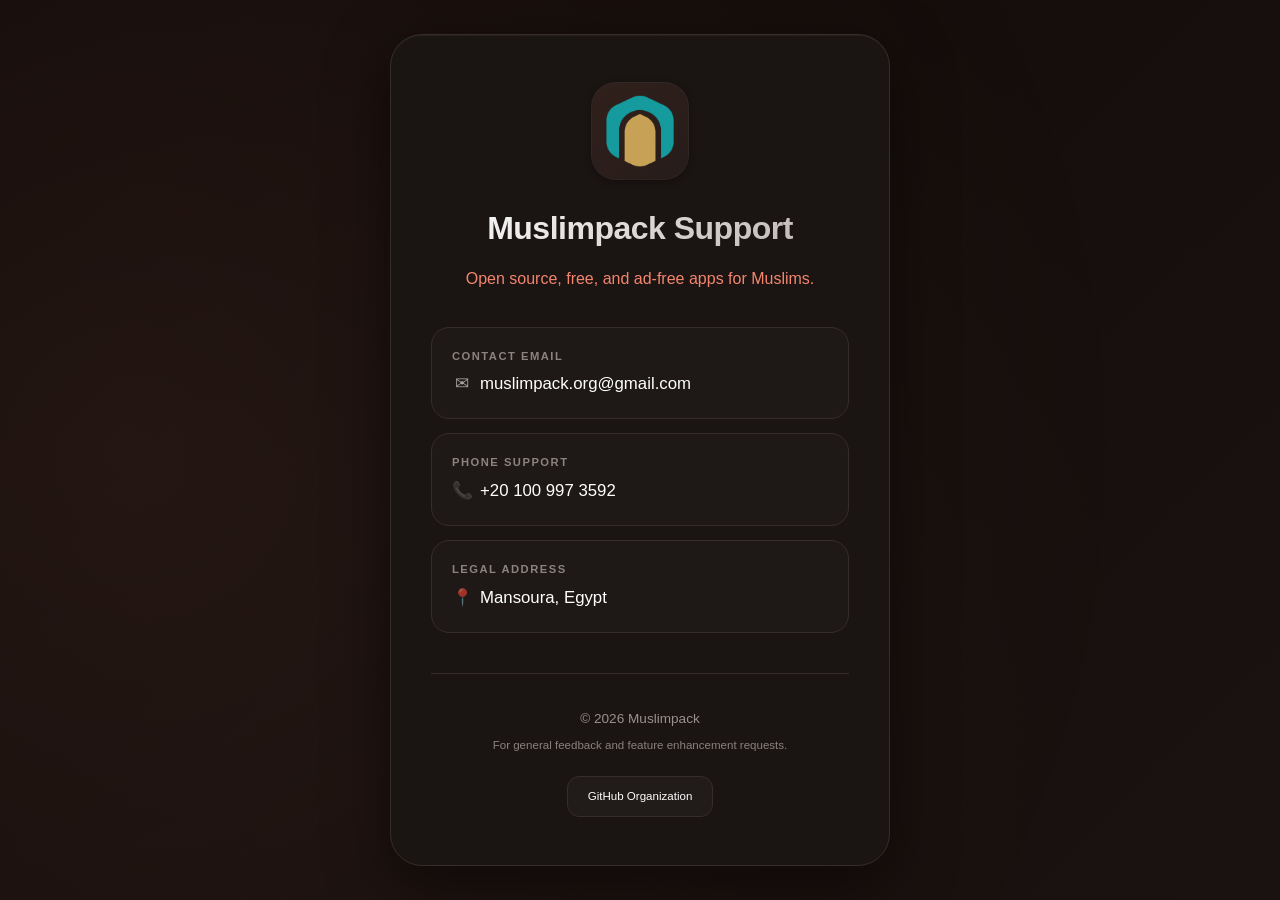
==== support/index.html @ 266abe6a "upgrade content" ====
<!doctype html>
<html lang="en">
  <head>
    <meta charset="UTF-8" />
    <meta name="viewport" content="width=device-width, initial-scale=1.0" />
    <title>Official Support | Muslimpack Open Source Initiative</title>
    <meta
      name="description"
      content="Official support center for Muslimpack. Connect with our developers, submit feedback, or request new features for our suite of open-source Islamic applications."
    />
    <meta
      name="keywords"
      content="Muslimpack, Support, Help, Open Source, Islam, Community, Contact"
    />
    <link rel="stylesheet" href="styles.css" />
    <link rel="canonical" href="https://muslimpack.github.io/support/" />

    <!-- Open Graph Meta Tags -->
    <meta
      property="og:title"
      content="Muslimpack Support | We're here to help"
    />
    <meta
      property="og:description"
      content="Dedicated support and community feedback for Muslimpack's open-source apps."
    />
    <meta
      property="og:image"
      content="https://muslimpack.github.io/assets/images/logo.png"
    />
    <meta property="og:url" content="https://muslimpack.github.io/support/" />
    <meta property="og:type" content="website" />

    <!-- Favicon and Apple Touch Icon -->
    <link
      rel="icon"
      type="image/png"
      sizes="32x32"
      href="/assets/images/favicon-32x32.png"
    />
    <link
      rel="apple-touch-icon"
      sizes="180x180"
      href="/assets/images/apple-icon-180x180.png"
    />
  </head>
  <body>
    <main class="container">
      <header class="logo-wrapper">
        <img
          src="/assets/images/logo.png"
          alt="Muslimpack Logo"
          class="logo"
          width="120"
          height="120"
        />
      </header>

      <section>
        <h1>Muslimpack Support</h1>
        <p class="slogan">Open source, free, and ad-free apps for Muslims.</p>
      </section>

      <div class="contact-grid">
        <article class="contact-item">
          <span class="label">Contact Email</span>
          <span class="value">
            <span class="icon" aria-hidden="true">✉</span>
            <a
              href="mailto:muslimpack.org@gmail.com"
              aria-label="Email us at muslimpack.org@gmail.com"
              >muslimpack.org@gmail.com</a
            >
          </span>
        </article>

        <article class="contact-item">
          <span class="label">Phone Support</span>
          <span class="value">
            <span class="icon" aria-hidden="true">📞</span>
            <a href="tel:+201009973592" aria-label="Call us at +20 100 997 3592"
              >+20 100 997 3592</a
            >
          </span>
        </article>

        <article class="contact-item">
          <span class="label">Legal Address</span>
          <span class="value">
            <span class="icon" aria-hidden="true">📍</span>
            <span>Mansoura, Egypt</span>
          </span>
        </article>
      </div>

      <footer class="footer">
        <p>&copy; 2026 Muslimpack</p>
        <p style="font-size: 0.85em; opacity: 0.7">
          For general feedback and feature enhancement requests.
        </p>
        <a
          href="https://github.com/muslimpack"
          class="github-link"
          aria-label="Visit Muslimpack on GitHub"
        >
          <span>GitHub Organization</span>
        </a>
      </footer>
    </main>
  </body>
</html>
---- support/styles.css ----
* {
  margin: 0;
  padding: 0;
  box-sizing: border-box;
}

:root {
  --bg-color: #0f0a08;
  --card-bg: #1a1412;
  --card-hover: #221b18;
  --primary-text: #ffffff;
  --secondary-text: #b8b0ad;
  --accent-color: #ff8c73;
  --accent-glow: rgba(255, 140, 115, 0.15);
  --border-color: #352d2a;
  --shadow-sm: 0 2px 8px rgba(0, 0, 0, 0.3);
  --shadow-lg: 0 20px 60px rgba(0, 0, 0, 0.5);
}

body {
  font-family: -apple-system, BlinkMacSystemFont, "Segoe UI", Roboto, "Inter",
    Helvetica, Arial, sans-serif;
  line-height: 1.6;
  color: var(--primary-text);
  background: linear-gradient(135deg, #0f0a08 0%, #1a1210 100%);
  margin: 0;
  display: flex;
  justify-content: center;
  align-items: center;
  min-height: 100vh;
  padding: 20px;
  position: relative;
  overflow-x: hidden;
}

body::before {
  content: "";
  position: fixed;
  top: -50%;
  left: -50%;
  width: 200%;
  height: 200%;
  background: radial-gradient(
    circle at 30% 50%,
    rgba(255, 140, 115, 0.08) 0%,
    transparent 50%
  );
  animation: pulse 15s ease-in-out infinite;
  pointer-events: none;
}

@keyframes pulse {
  0%,
  100% {
    opacity: 0.3;
    transform: scale(1);
  }
  50% {
    opacity: 0.5;
    transform: scale(1.1);
  }
}

.container {
  background: var(--card-bg);
  max-width: 500px;
  width: 100%;
  padding: 48px 40px;
  border-radius: 32px;
  box-shadow: var(--shadow-lg), inset 0 1px 0 rgba(255, 255, 255, 0.05);
  text-align: center;
  border: 1px solid var(--border-color);
  position: relative;
  backdrop-filter: blur(20px);
  animation: fadeIn 0.6s ease-out;
}

@keyframes fadeIn {
  from {
    opacity: 0;
    transform: translateY(20px);
  }
  to {
    opacity: 1;
    transform: translateY(0);
  }
}

.logo-wrapper {
  position: relative;
  width: 96px;
  height: 96px;
  margin: 0 auto 24px;
}

.logo {
  width: 96px;
  height: 96px;
  border-radius: 24px;
  object-fit: contain;
  background: linear-gradient(
    135deg,
    rgba(255, 140, 115, 0.1),
    rgba(255, 180, 162, 0.05)
  );
  padding: 12px;
  box-shadow: var(--shadow-sm), 0 0 0 1px var(--border-color);
  transition: transform 0.3s ease, box-shadow 0.3s ease;
}

.logo:hover {
  transform: scale(1.05);
  box-shadow: var(--shadow-sm), 0 0 24px var(--accent-glow);
}

h1 {
  font-size: 2em;
  font-weight: 700;
  margin: 0 0 12px 0;
  letter-spacing: -0.5px;
  background: linear-gradient(
    135deg,
    var(--primary-text) 0%,
    var(--secondary-text) 100%
  );
  -webkit-background-clip: text;
  -webkit-text-fill-color: transparent;
  background-clip: text;
}

.slogan {
  color: var(--accent-color);
  font-size: 1em;
  font-weight: 500;
  margin-bottom: 36px;
  line-height: 1.5;
  opacity: 0.95;
}

.contact-grid {
  text-align: left;
  display: grid;
  gap: 14px;
  margin-bottom: 40px;
}

.contact-item {
  display: flex;
  flex-direction: column;
  padding: 20px;
  background: rgba(255, 255, 255, 0.02);
  border-radius: 18px;
  border: 1px solid var(--border-color);
  transition: all 0.3s ease;
  cursor: pointer;
  position: relative;
  overflow: hidden;
}

.contact-item::before {
  content: "";
  position: absolute;
  top: 0;
  left: 0;
  width: 100%;
  height: 100%;
  background: linear-gradient(135deg, var(--accent-glow) 0%, transparent 100%);
  opacity: 0;
  transition: opacity 0.3s ease;
}

.contact-item:hover {
  background: var(--card-hover);
  border-color: rgba(255, 140, 115, 0.3);
  transform: translateY(-2px);
  box-shadow: var(--shadow-sm);
}

.contact-item:hover::before {
  opacity: 1;
}

.contact-item > * {
  position: relative;
  z-index: 1;
}

.label {
  font-size: 0.7em;
  text-transform: uppercase;
  letter-spacing: 1.5px;
  color: var(--secondary-text);
  margin-bottom: 6px;
  opacity: 0.7;
  font-weight: 600;
}

.value {
  font-size: 1.05em;
  font-weight: 500;
  display: flex;
  align-items: center;
  gap: 8px;
}

.icon {
  display: inline-flex;
  align-items: center;
  justify-content: center;
  width: 20px;
  height: 20px;
  opacity: 0.6;
}

a {
  color: var(--primary-text);
  text-decoration: none;
  transition: color 0.2s ease;
  display: inline-flex;
  align-items: center;
  gap: 6px;
}

a:hover {
  color: var(--accent-color);
}

.footer {
  font-size: 0.85em;
  color: var(--secondary-text);
  border-top: 1px solid var(--border-color);
  padding-top: 28px;
  margin-top: 8px;
}

.footer p {
  margin: 6px 0;
  opacity: 0.8;
}

.github-link {
  display: inline-flex;
  align-items: center;
  gap: 6px;
  margin-top: 16px;
  padding: 10px 20px;
  font-size: 0.85em;
  color: var(--primary-text);
  background: rgba(255, 255, 255, 0.03);
  border: 1px solid var(--border-color);
  border-radius: 12px;
  transition: all 0.3s ease;
}

.github-link:hover {
  background: rgba(255, 255, 255, 0.05);
  border-color: rgba(255, 140, 115, 0.3);
  transform: translateY(-2px);
  box-shadow: var(--shadow-sm);
}

@media (max-width: 480px) {
  .container {
    padding: 36px 28px;
    border-radius: 24px;
  }

  h1 {
    font-size: 1.6em;
  }

  .logo-wrapper {
    width: 80px;
    height: 80px;
  }

  .logo {
    width: 80px;
    height: 80px;
    border-radius: 20px;
  }

  .contact-item {
    padding: 16px;
  }
}
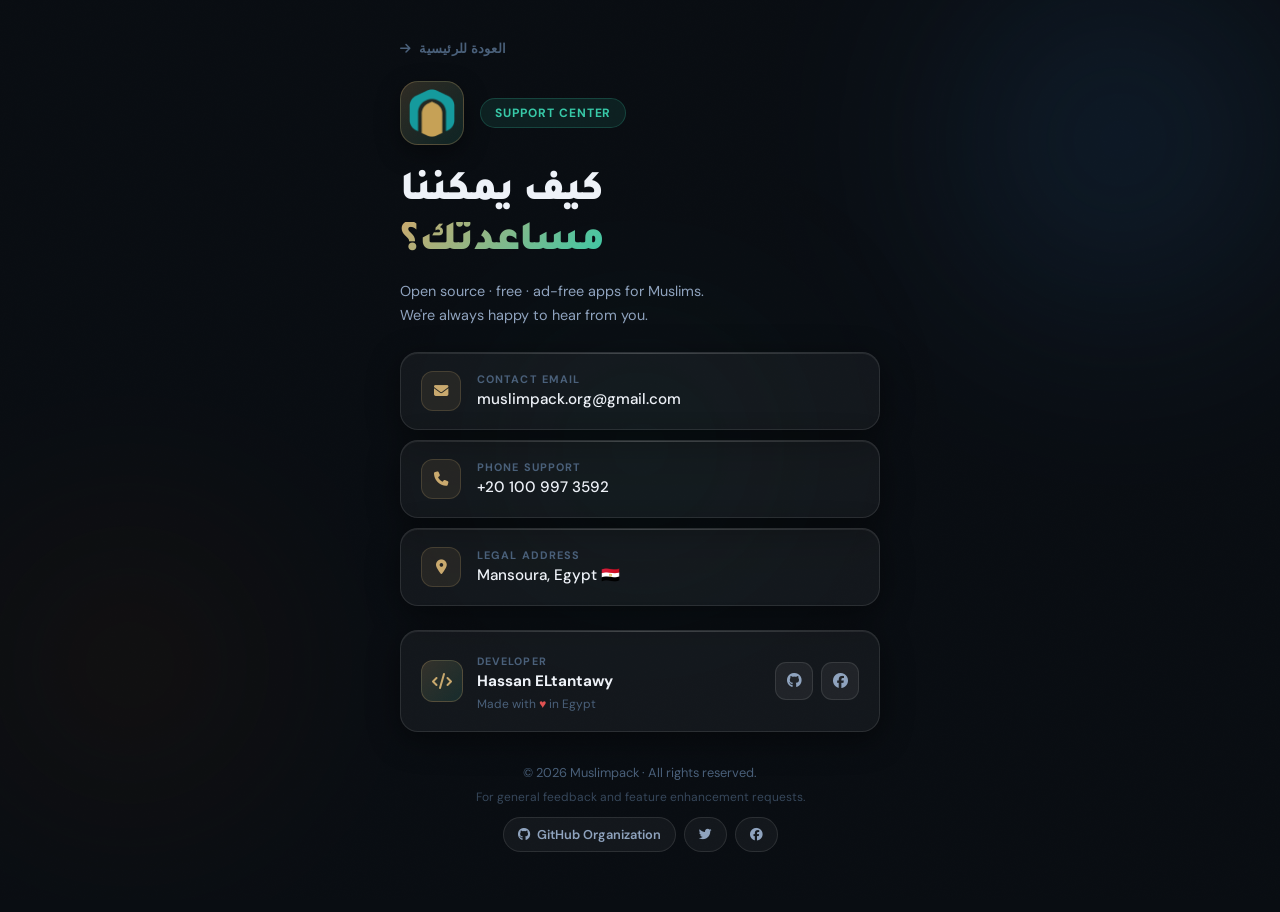
==== commit 9155d5b6: "Support page New Modern Glass UI" ====
--- a/support/index.html
+++ b/support/index.html
@@ -4,108 +4,133 @@
     <meta charset="UTF-8" />
     <meta name="viewport" content="width=device-width, initial-scale=1.0" />
     <title>Official Support | Muslimpack Open Source Initiative</title>
-    <meta
-      name="description"
-      content="Official support center for Muslimpack. Connect with our developers, submit feedback, or request new features for our suite of open-source Islamic applications."
-    />
-    <meta
-      name="keywords"
-      content="Muslimpack, Support, Help, Open Source, Islam, Community, Contact"
-    />
-    <link rel="stylesheet" href="styles.css" />
+    <meta name="description" content="Official support center for Muslimpack. Connect with our developers, submit feedback, or request new features for our suite of open-source Islamic applications." />
+    <meta name="keywords" content="Muslimpack, Support, Help, Open Source, Islam, Community, Contact" />
     <link rel="canonical" href="https://muslimpack.github.io/support/" />
-
-    <!-- Open Graph Meta Tags -->
-    <meta
-      property="og:title"
-      content="Muslimpack Support | We're here to help"
-    />
-    <meta
-      property="og:description"
-      content="Dedicated support and community feedback for Muslimpack's open-source apps."
-    />
-    <meta
-      property="og:image"
-      content="https://muslimpack.github.io/assets/images/logo.png"
-    />
+    <meta property="og:title" content="Muslimpack Support | We're here to help" />
+    <meta property="og:description" content="Dedicated support and community feedback for Muslimpack's open-source apps." />
+    <meta property="og:image" content="https://muslimpack.github.io/assets/images/logo.png" />
     <meta property="og:url" content="https://muslimpack.github.io/support/" />
     <meta property="og:type" content="website" />
-
-    <!-- Favicon and Apple Touch Icon -->
-    <link
-      rel="icon"
-      type="image/png"
-      sizes="32x32"
-      href="/assets/images/favicon-32x32.png"
-    />
-    <link
-      rel="apple-touch-icon"
-      sizes="180x180"
-      href="/assets/images/apple-icon-180x180.png"
-    />
+    <link rel="icon" type="image/png" sizes="32x32" href="/assets/images/favicon-32x32.png" />
+    <link rel="apple-touch-icon" sizes="180x180" href="/assets/images/apple-icon-180x180.png" />
+    <link rel="preconnect" href="https://fonts.googleapis.com" />
+    <link rel="preconnect" href="https://fonts.gstatic.com" crossorigin />
+    <link href="https://fonts.googleapis.com/css2?family=Tajawal:wght@300;400;500;700;900&family=DM+Sans:wght@300;400;500;600;700&display=swap" rel="stylesheet" />
+    <link rel="stylesheet" href="https://cdnjs.cloudflare.com/ajax/libs/font-awesome/6.6.0/css/all.min.css" crossorigin="anonymous" referrerpolicy="no-referrer" />
+    <link rel="stylesheet" href="styles.css" />
   </head>
   <body>
+
+    <!-- Ambient background -->
+    <div class="bg-canvas" aria-hidden="true">
+      <div class="orb orb-1"></div>
+      <div class="orb orb-2"></div>
+      <div class="orb orb-3"></div>
+      <div class="noise-overlay"></div>
+    </div>
+
     <main class="container">
-      <header class="logo-wrapper">
-        <img
-          src="/assets/images/logo.png"
-          alt="Muslimpack Logo"
-          class="logo"
-          width="120"
-          height="120"
-        />
+
+      <!-- Back link -->
+      <a href="/" class="back-link">
+        <i class="fas fa-arrow-right"></i>
+        <span>العودة للرئيسية</span>
+      </a>
+
+      <!-- Logo & Brand -->
+      <header class="brand-header">
+        <div class="logo-ring">
+          <img src="/assets/images/logo.png" alt="Muslimpack Logo" width="56" height="56" />
+        </div>
+        <div class="brand-badge">Support Center</div>
       </header>
 
-      <section>
-        <h1>Muslimpack Support</h1>
-        <p class="slogan">Open source, free, and ad-free apps for Muslims.</p>
+      <!-- Title -->
+      <section class="hero-block">
+        <h1>كيف يمكننا<br/><span class="gradient-text">مساعدتك؟</span></h1>
+        <p class="slogan">Open source · free · ad-free apps for Muslims.<br/>We're always happy to hear from you.</p>
       </section>
 
+      <!-- Contact cards -->
       <div class="contact-grid">
+
         <article class="contact-item">
-          <span class="label">Contact Email</span>
-          <span class="value">
-            <span class="icon" aria-hidden="true">✉</span>
-            <a
-              href="mailto:muslimpack.org@gmail.com"
-              aria-label="Email us at muslimpack.org@gmail.com"
-              >muslimpack.org@gmail.com</a
-            >
-          </span>
+          <div class="contact-icon-wrap">
+            <i class="fas fa-envelope"></i>
+          </div>
+          <div class="contact-content">
+            <span class="label">Contact Email</span>
+            <a href="mailto:muslimpack.org@gmail.com" class="value" aria-label="Email Muslimpack">
+              muslimpack.org@gmail.com
+            </a>
+          </div>
+          <i class="fas fa-arrow-left contact-arrow"></i>
         </article>
 
         <article class="contact-item">
-          <span class="label">Phone Support</span>
-          <span class="value">
-            <span class="icon" aria-hidden="true">📞</span>
-            <a href="tel:+201009973592" aria-label="Call us at +20 100 997 3592"
-              >+20 100 997 3592</a
-            >
-          </span>
+          <div class="contact-icon-wrap">
+            <i class="fas fa-phone"></i>
+          </div>
+          <div class="contact-content">
+            <span class="label">Phone Support</span>
+            <a href="tel:+201009973592" class="value" aria-label="Call Muslimpack support">
+              +20 100 997 3592
+            </a>
+          </div>
+          <i class="fas fa-arrow-left contact-arrow"></i>
         </article>
 
         <article class="contact-item">
-          <span class="label">Legal Address</span>
-          <span class="value">
-            <span class="icon" aria-hidden="true">📍</span>
-            <span>Mansoura, Egypt</span>
-          </span>
+          <div class="contact-icon-wrap">
+            <i class="fas fa-location-dot"></i>
+          </div>
+          <div class="contact-content">
+            <span class="label">Legal Address</span>
+            <span class="value">Mansoura, Egypt 🇪🇬</span>
+          </div>
         </article>
+
       </div>
 
+      <!-- Developer card -->
+      <div class="dev-strip glass-strip">
+        <div class="dev-left">
+          <div class="dev-avatar"><i class="fas fa-code"></i></div>
+          <div>
+            <span class="dev-meta">Developer</span>
+            <p class="dev-name">Hassan ELtantawy</p>
+            <span class="dev-love">Made with <span class="heart">♥</span> in Egypt</span>
+          </div>
+        </div>
+        <div class="dev-right">
+          <a href="https://github.com/7Eltantawy" target="_blank" rel="noopener noreferrer" class="dev-btn" aria-label="GitHub">
+            <i class="fab fa-github"></i>
+          </a>
+          <a href="https://www.facebook.com/7Eltantawy" target="_blank" rel="noopener noreferrer" class="dev-btn dev-btn--fb" aria-label="Facebook">
+            <i class="fab fa-facebook"></i>
+          </a>
+        </div>
+      </div>
+
+      <!-- Footer -->
       <footer class="footer">
-        <p>&copy; 2026 Muslimpack</p>
-        <p style="font-size: 0.85em; opacity: 0.7">
-          For general feedback and feature enhancement requests.
-        </p>
-        <a
-          href="https://github.com/muslimpack"
-          class="github-link"
-          aria-label="Visit Muslimpack on GitHub"
-        >
-          <span>GitHub Organization</span>
-        </a>
+        <p>&copy; 2026 Muslimpack · All rights reserved.</p>
+        <p class="footer-sub">For general feedback and feature enhancement requests.</p>
+        <div class="footer-links">
+          <a href="https://github.com/muslimpack" target="_blank" rel="noopener noreferrer" class="footer-pill" aria-label="GitHub Organization">
+            <i class="fab fa-github"></i>
+            <span>GitHub Organization</span>
+          </a>
+          <a href="https://x.com/muslimpack" target="_blank" rel="noopener noreferrer" class="footer-pill" aria-label="Twitter / X">
+            <i class="fab fa-twitter"></i>
+          </a>
+          <a href="https://facebook.com/muslimpack.org" target="_blank" rel="noopener noreferrer" class="footer-pill" aria-label="Facebook">
+            <i class="fab fa-facebook"></i>
+          </a>
+        </div>
       </footer>
+
     </main>
   </body>
-</html>
+</html>
--- a/support/styles.css
+++ b/support/styles.css
@@ -1,84 +1,136 @@
-* {
+/* =============================================
+   MUSLIMPACK SUPPORT — Glass UI
+   ============================================= */
+
+*,
+*::before,
+*::after {
+  box-sizing: border-box;
   margin: 0;
   padding: 0;
-  box-sizing: border-box;
 }
 
 :root {
-  --bg-color: #0f0a08;
-  --card-bg: #1a1412;
-  --card-hover: #221b18;
-  --primary-text: #ffffff;
-  --secondary-text: #b8b0ad;
-  --accent-color: #ff8c73;
-  --accent-glow: rgba(255, 140, 115, 0.15);
-  --border-color: #352d2a;
-  --shadow-sm: 0 2px 8px rgba(0, 0, 0, 0.3);
-  --shadow-lg: 0 20px 60px rgba(0, 0, 0, 0.5);
+  --bg-deep: #090d12;
+  --glass-bg: rgba(255, 255, 255, 0.045);
+  --glass-border: rgba(255, 255, 255, 0.1);
+  --glass-hover: rgba(255, 255, 255, 0.075);
+  --accent-gold: #c9a96e;
+  --accent-teal: #38c9a8;
+  --accent-blue: #4f8ef7;
+  --text-primary: #eef2f8;
+  --text-secondary: #8fa3be;
+  --text-muted: #4a607a;
+  --radius-card: 18px;
+  --radius-pill: 100px;
+  --shadow-glass:
+    0 8px 32px rgba(0, 0, 0, 0.45), inset 0 1px 0 rgba(255, 255, 255, 0.07);
+}
+
+html {
+  scroll-behavior: smooth;
 }
 
 body {
-  font-family: -apple-system, BlinkMacSystemFont, "Segoe UI", Roboto, "Inter",
-    Helvetica, Arial, sans-serif;
-  line-height: 1.6;
-  color: var(--primary-text);
-  background: linear-gradient(135deg, #0f0a08 0%, #1a1210 100%);
-  margin: 0;
-  display: flex;
+  font-family:
+    "DM Sans",
+    -apple-system,
+    BlinkMacSystemFont,
+    sans-serif;
+  background-color: var(--bg-deep);
+  color: var(--text-primary);
+  min-height: 100vh;
+  display: flex;
+  align-items: center;
   justify-content: center;
-  align-items: center;
-  min-height: 100vh;
-  padding: 20px;
+  padding: 40px 20px 60px;
+  overflow-x: hidden;
   position: relative;
-  overflow-x: hidden;
-}
-
-body::before {
-  content: "";
+}
+
+/* ---- Ambient Background ---- */
+.bg-canvas {
   position: fixed;
-  top: -50%;
-  left: -50%;
-  width: 200%;
-  height: 200%;
-  background: radial-gradient(
-    circle at 30% 50%,
-    rgba(255, 140, 115, 0.08) 0%,
-    transparent 50%
-  );
-  animation: pulse 15s ease-in-out infinite;
+  inset: 0;
+  z-index: 0;
+  overflow: hidden;
   pointer-events: none;
 }
 
-@keyframes pulse {
-  0%,
+.orb {
+  position: absolute;
+  border-radius: 50%;
+  filter: blur(100px);
+  opacity: 0.5;
+  animation: drift 20s ease-in-out infinite alternate;
+}
+
+.orb-1 {
+  width: 480px;
+  height: 480px;
+  background: radial-gradient(circle, #1a3a5c 0%, transparent 70%);
+  top: -100px;
+  right: -80px;
+  animation-duration: 22s;
+}
+
+.orb-2 {
+  width: 380px;
+  height: 380px;
+  background: radial-gradient(circle, #2d1a0e 0%, transparent 70%);
+  bottom: 5%;
+  left: -60px;
+  animation-duration: 18s;
+  animation-delay: -7s;
+}
+
+.orb-3 {
+  width: 300px;
+  height: 300px;
+  background: radial-gradient(circle, #0b2a2a 0%, transparent 70%);
+  top: 50%;
+  left: 50%;
+  transform: translate(-50%, -50%);
+  animation-duration: 25s;
+  animation-delay: -12s;
+}
+
+.noise-overlay {
+  position: absolute;
+  inset: 0;
+  background-image: url("data:image/svg+xml,%3Csvg viewBox='0 0 256 256' xmlns='http://www.w3.org/2000/svg'%3E%3Cfilter id='noise'%3E%3CfeTurbulence type='fractalNoise' baseFrequency='0.9' numOctaves='4' stitchTiles='stitch'/%3E%3C/filter%3E%3Crect width='100%25' height='100%25' filter='url(%23noise)' opacity='0.04'/%3E%3C/svg%3E");
+  background-size: 200px 200px;
+  opacity: 0.3;
+}
+
+@keyframes drift {
+  0% {
+    transform: translate(0, 0) scale(1);
+  }
+  50% {
+    transform: translate(30px, -20px) scale(1.04);
+  }
   100% {
-    opacity: 0.3;
-    transform: scale(1);
-  }
-  50% {
-    opacity: 0.5;
-    transform: scale(1.1);
-  }
-}
-
+    transform: translate(-15px, 15px) scale(0.97);
+  }
+}
+
+/* ---- Container ---- */
 .container {
-  background: var(--card-bg);
-  max-width: 500px;
+  position: relative;
+  z-index: 1;
   width: 100%;
-  padding: 48px 40px;
-  border-radius: 32px;
-  box-shadow: var(--shadow-lg), inset 0 1px 0 rgba(255, 255, 255, 0.05);
-  text-align: center;
-  border: 1px solid var(--border-color);
-  position: relative;
-  backdrop-filter: blur(20px);
-  animation: fadeIn 0.6s ease-out;
-}
-
-@keyframes fadeIn {
+  max-width: 480px;
+  display: flex;
+  flex-direction: column;
+  gap: 24px;
+  animation: fadeSlideUp 0.6s ease both;
+}
+
+@keyframes fadeSlideUp {
   from {
     opacity: 0;
-    transform: translateY(20px);
+    transform: translateY(24px);
   }
   to {
     opacity: 1;
@@ -86,42 +138,97 @@
   }
 }
 
-.logo-wrapper {
-  position: relative;
-  width: 96px;
-  height: 96px;
-  margin: 0 auto 24px;
-}
-
-.logo {
-  width: 96px;
-  height: 96px;
-  border-radius: 24px;
-  object-fit: contain;
+/* ---- Back link ---- */
+.back-link {
+  display: inline-flex;
+  align-items: center;
+  gap: 8px;
+  color: var(--text-muted);
+  text-decoration: none;
+  font-size: 0.82rem;
+  font-weight: 600;
+  letter-spacing: 0.02em;
+  transition: color 200ms ease;
+  width: fit-content;
+}
+
+.back-link:hover {
+  color: var(--accent-gold);
+}
+.back-link i {
+  font-size: 0.75rem;
+}
+
+/* ---- Brand header ---- */
+.brand-header {
+  display: flex;
+  align-items: center;
+  gap: 16px;
+}
+
+.logo-ring {
+  width: 64px;
+  height: 64px;
+  border-radius: 18px;
   background: linear-gradient(
     135deg,
-    rgba(255, 140, 115, 0.1),
-    rgba(255, 180, 162, 0.05)
+    rgba(201, 169, 110, 0.2),
+    rgba(56, 201, 168, 0.12)
   );
-  padding: 12px;
-  box-shadow: var(--shadow-sm), 0 0 0 1px var(--border-color);
-  transition: transform 0.3s ease, box-shadow 0.3s ease;
-}
-
-.logo:hover {
-  transform: scale(1.05);
-  box-shadow: var(--shadow-sm), 0 0 24px var(--accent-glow);
+  border: 1px solid rgba(201, 169, 110, 0.28);
+  display: flex;
+  align-items: center;
+  justify-content: center;
+  overflow: hidden;
+  flex-shrink: 0;
+  box-shadow: 0 8px 24px rgba(0, 0, 0, 0.4);
+}
+
+.logo-ring img {
+  width: 48px;
+  height: 48px;
+  object-fit: contain;
+  transition: transform 300ms ease;
+}
+
+.logo-ring:hover img {
+  transform: scale(1.08);
+}
+
+.brand-badge {
+  display: inline-flex;
+  padding: 6px 14px;
+  border-radius: var(--radius-pill);
+  background: rgba(56, 201, 168, 0.1);
+  border: 1px solid rgba(56, 201, 168, 0.22);
+  color: var(--accent-teal);
+  font-size: 0.75rem;
+  font-weight: 700;
+  letter-spacing: 0.08em;
+  text-transform: uppercase;
+}
+
+/* ---- Hero block ---- */
+.hero-block {
+  display: flex;
+  flex-direction: column;
+  gap: 10px;
 }
 
 h1 {
-  font-size: 2em;
-  font-weight: 700;
-  margin: 0 0 12px 0;
-  letter-spacing: -0.5px;
+  font-family: "Tajawal", "DM Sans", sans-serif;
+  font-size: clamp(1.9rem, 5vw, 2.6rem);
+  font-weight: 900;
+  line-height: 1.2;
+  color: var(--text-primary);
+  letter-spacing: -0.02em;
+}
+
+.gradient-text {
   background: linear-gradient(
     135deg,
-    var(--primary-text) 0%,
-    var(--secondary-text) 100%
+    var(--accent-gold) 0%,
+    var(--accent-teal) 100%
   );
   -webkit-background-clip: text;
   -webkit-text-fill-color: transparent;
@@ -129,30 +236,30 @@
 }
 
 .slogan {
-  color: var(--accent-color);
-  font-size: 1em;
-  font-weight: 500;
-  margin-bottom: 36px;
-  line-height: 1.5;
-  opacity: 0.95;
-}
-
+  font-size: 0.9rem;
+  color: var(--text-secondary);
+  line-height: 1.7;
+}
+
+/* ---- Contact grid ---- */
 .contact-grid {
-  text-align: left;
-  display: grid;
-  gap: 14px;
-  margin-bottom: 40px;
+  display: flex;
+  flex-direction: column;
+  gap: 10px;
 }
 
 .contact-item {
   display: flex;
-  flex-direction: column;
-  padding: 20px;
-  background: rgba(255, 255, 255, 0.02);
-  border-radius: 18px;
-  border: 1px solid var(--border-color);
-  transition: all 0.3s ease;
-  cursor: pointer;
+  align-items: center;
+  gap: 16px;
+  padding: 18px 20px;
+  background: var(--glass-bg);
+  backdrop-filter: blur(20px) saturate(160%);
+  -webkit-backdrop-filter: blur(20px) saturate(160%);
+  border: 1px solid var(--glass-border);
+  border-radius: var(--radius-card);
+  box-shadow: var(--shadow-glass);
+  transition: all 280ms cubic-bezier(0.34, 1.56, 0.64, 1);
   position: relative;
   overflow: hidden;
 }
@@ -162,125 +269,299 @@
   position: absolute;
   top: 0;
   left: 0;
-  width: 100%;
-  height: 100%;
-  background: linear-gradient(135deg, var(--accent-glow) 0%, transparent 100%);
+  right: 0;
+  height: 1px;
+  background: linear-gradient(
+    90deg,
+    transparent,
+    rgba(255, 255, 255, 0.14),
+    transparent
+  );
+}
+
+.contact-item:hover {
+  background: var(--glass-hover);
+  border-color: rgba(201, 169, 110, 0.25);
+  transform: translateX(-4px);
+  box-shadow:
+    0 12px 36px rgba(0, 0, 0, 0.45),
+    0 0 0 1px rgba(201, 169, 110, 0.15);
+}
+
+.contact-icon-wrap {
+  width: 40px;
+  height: 40px;
+  border-radius: 12px;
+  background: rgba(201, 169, 110, 0.1);
+  border: 1px solid rgba(201, 169, 110, 0.2);
+  display: flex;
+  align-items: center;
+  justify-content: center;
+  color: var(--accent-gold);
+  font-size: 0.9rem;
+  flex-shrink: 0;
+  transition: background 250ms ease;
+}
+
+.contact-item:hover .contact-icon-wrap {
+  background: rgba(201, 169, 110, 0.18);
+}
+
+.contact-content {
+  flex: 1;
+  display: flex;
+  flex-direction: column;
+  gap: 3px;
+  min-width: 0;
+}
+
+.label {
+  font-size: 0.68rem;
+  text-transform: uppercase;
+  letter-spacing: 0.1em;
+  color: var(--text-muted);
+  font-weight: 700;
+}
+
+.value {
+  font-size: 0.95rem;
+  font-weight: 500;
+  color: var(--text-primary);
+  text-decoration: none;
+  white-space: nowrap;
+  overflow: hidden;
+  text-overflow: ellipsis;
+  transition: color 200ms;
+}
+
+a.value:hover {
+  color: var(--accent-gold);
+}
+
+.contact-arrow {
+  color: var(--text-muted);
+  font-size: 0.75rem;
   opacity: 0;
-  transition: opacity 0.3s ease;
-}
-
-.contact-item:hover {
-  background: var(--card-hover);
-  border-color: rgba(255, 140, 115, 0.3);
+  transform: translateX(4px);
+  transition: all 250ms ease;
+  flex-shrink: 0;
+}
+
+.contact-item:hover .contact-arrow {
+  opacity: 1;
+  transform: translateX(0);
+}
+
+/* ---- Developer strip ---- */
+.glass-strip {
+  background: var(--glass-bg);
+  backdrop-filter: blur(20px) saturate(160%);
+  -webkit-backdrop-filter: blur(20px) saturate(160%);
+  border: 1px solid var(--glass-border);
+  box-shadow: var(--shadow-glass);
+}
+
+.dev-strip {
+  display: flex;
+  align-items: center;
+  justify-content: space-between;
+  gap: 14px;
+  padding: 18px 20px;
+  border-radius: var(--radius-card);
+  position: relative;
+  overflow: hidden;
+  transition: border-color 300ms ease;
+}
+
+.dev-strip::before {
+  content: "";
+  position: absolute;
+  top: 0;
+  left: 0;
+  right: 0;
+  height: 1px;
+  background: linear-gradient(
+    90deg,
+    transparent,
+    rgba(255, 255, 255, 0.14),
+    transparent
+  );
+}
+
+.dev-strip:hover {
+  border-color: rgba(201, 169, 110, 0.25);
+}
+
+.dev-left {
+  display: flex;
+  align-items: center;
+  gap: 14px;
+}
+
+.dev-avatar {
+  width: 42px;
+  height: 42px;
+  border-radius: 12px;
+  background: linear-gradient(
+    135deg,
+    rgba(201, 169, 110, 0.18),
+    rgba(56, 201, 168, 0.12)
+  );
+  border: 1px solid rgba(201, 169, 110, 0.25);
+  display: flex;
+  align-items: center;
+  justify-content: center;
+  color: var(--accent-gold);
+  font-size: 1rem;
+  flex-shrink: 0;
+}
+
+.dev-meta {
+  font-size: 0.67rem;
+  text-transform: uppercase;
+  letter-spacing: 0.1em;
+  color: var(--text-muted);
+  font-weight: 700;
+}
+
+.dev-name {
+  font-size: 0.95rem;
+  font-weight: 700;
+  color: var(--text-primary);
+  margin: 1px 0;
+}
+
+.dev-love {
+  font-size: 0.75rem;
+  color: var(--text-muted);
+}
+
+.heart {
+  color: #e05252;
+  display: inline-block;
+  animation: heartbeat 1.6s ease-in-out infinite;
+}
+
+@keyframes heartbeat {
+  0%,
+  100% {
+    transform: scale(1);
+  }
+  14% {
+    transform: scale(1.3);
+  }
+  28% {
+    transform: scale(1);
+  }
+  42% {
+    transform: scale(1.18);
+  }
+  56% {
+    transform: scale(1);
+  }
+}
+
+.dev-right {
+  display: flex;
+  gap: 8px;
+}
+
+.dev-btn {
+  display: inline-flex;
+  align-items: center;
+  justify-content: center;
+  width: 38px;
+  height: 38px;
+  border-radius: 11px;
+  background: rgba(255, 255, 255, 0.055);
+  border: 1px solid rgba(255, 255, 255, 0.1);
+  color: var(--text-secondary);
+  text-decoration: none;
+  font-size: 0.95rem;
+  transition: all 220ms ease;
+}
+
+.dev-btn:hover {
+  background: rgba(201, 169, 110, 0.15);
+  border-color: rgba(201, 169, 110, 0.35);
+  color: var(--accent-gold);
   transform: translateY(-2px);
-  box-shadow: var(--shadow-sm);
-}
-
-.contact-item:hover::before {
-  opacity: 1;
-}
-
-.contact-item > * {
-  position: relative;
-  z-index: 1;
-}
-
-.label {
-  font-size: 0.7em;
-  text-transform: uppercase;
-  letter-spacing: 1.5px;
-  color: var(--secondary-text);
-  margin-bottom: 6px;
+}
+
+.dev-btn--fb:hover {
+  background: rgba(79, 116, 247, 0.15);
+  border-color: rgba(79, 116, 247, 0.35);
+  color: #7aaeff;
+}
+
+/* ---- Footer ---- */
+.footer {
+  display: flex;
+  flex-direction: column;
+  align-items: center;
+  gap: 8px;
+  padding-top: 8px;
+  text-align: center;
+}
+
+.footer p {
+  font-size: 0.8rem;
+  color: var(--text-muted);
+}
+
+.footer-sub {
+  font-size: 0.75rem !important;
   opacity: 0.7;
+}
+
+.footer-links {
+  display: flex;
+  gap: 8px;
+  flex-wrap: wrap;
+  justify-content: center;
+  margin-top: 4px;
+}
+
+.footer-pill {
+  display: inline-flex;
+  align-items: center;
+  gap: 7px;
+  padding: 8px 14px;
+  border-radius: var(--radius-pill);
+  background: var(--glass-bg);
+  border: 1px solid var(--glass-border);
+  backdrop-filter: blur(10px);
+  color: var(--text-secondary);
+  text-decoration: none;
+  font-size: 0.8rem;
   font-weight: 600;
-}
-
-.value {
-  font-size: 1.05em;
-  font-weight: 500;
-  display: flex;
-  align-items: center;
-  gap: 8px;
-}
-
-.icon {
-  display: inline-flex;
-  align-items: center;
-  justify-content: center;
-  width: 20px;
-  height: 20px;
-  opacity: 0.6;
-}
-
-a {
-  color: var(--primary-text);
-  text-decoration: none;
-  transition: color 0.2s ease;
-  display: inline-flex;
-  align-items: center;
-  gap: 6px;
-}
-
-a:hover {
-  color: var(--accent-color);
-}
-
-.footer {
-  font-size: 0.85em;
-  color: var(--secondary-text);
-  border-top: 1px solid var(--border-color);
-  padding-top: 28px;
-  margin-top: 8px;
-}
-
-.footer p {
-  margin: 6px 0;
-  opacity: 0.8;
-}
-
-.github-link {
-  display: inline-flex;
-  align-items: center;
-  gap: 6px;
-  margin-top: 16px;
-  padding: 10px 20px;
-  font-size: 0.85em;
-  color: var(--primary-text);
-  background: rgba(255, 255, 255, 0.03);
-  border: 1px solid var(--border-color);
-  border-radius: 12px;
-  transition: all 0.3s ease;
-}
-
-.github-link:hover {
-  background: rgba(255, 255, 255, 0.05);
-  border-color: rgba(255, 140, 115, 0.3);
+  transition: all 200ms ease;
+}
+
+.footer-pill:hover {
+  background: rgba(201, 169, 110, 0.12);
+  border-color: rgba(201, 169, 110, 0.3);
+  color: var(--accent-gold);
   transform: translateY(-2px);
-  box-shadow: var(--shadow-sm);
-}
-
+}
+
+/* ---- Responsive ---- */
 @media (max-width: 480px) {
+  body {
+    padding: 24px 14px 48px;
+  }
   .container {
-    padding: 36px 28px;
-    border-radius: 24px;
-  }
-
+    gap: 18px;
+  }
   h1 {
-    font-size: 1.6em;
-  }
-
-  .logo-wrapper {
-    width: 80px;
-    height: 80px;
-  }
-
-  .logo {
-    width: 80px;
-    height: 80px;
-    border-radius: 20px;
-  }
-
+    font-size: 1.7rem;
+  }
   .contact-item {
-    padding: 16px;
-  }
-}
+    padding: 14px 16px;
+  }
+  .dev-strip {
+    flex-direction: column;
+    align-items: flex-start;
+    gap: 12px;
+  }
+}
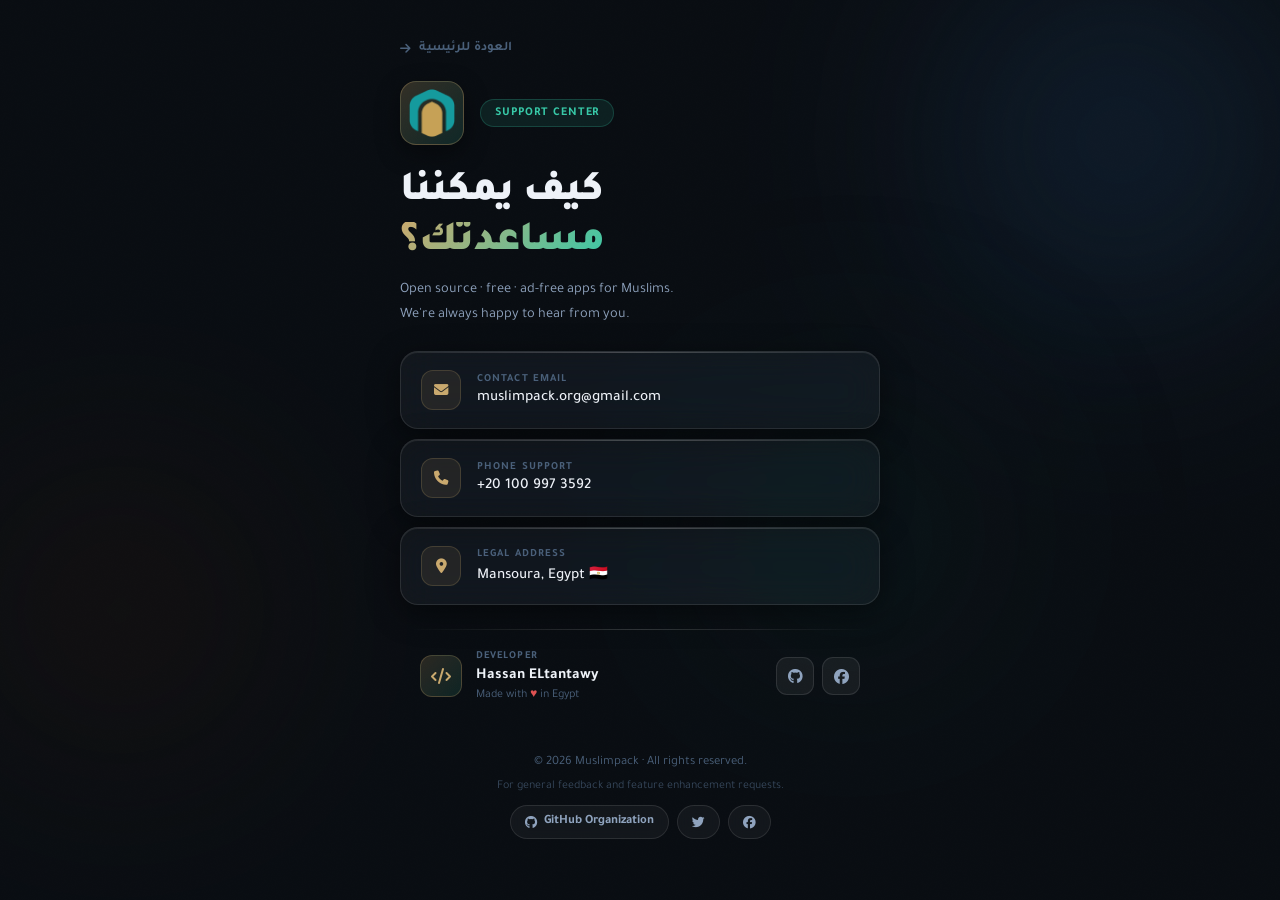
==== commit 44e0aeab: "Merge all styles into single file" ====
--- a/support/index.html
+++ b/support/index.html
@@ -4,24 +4,55 @@
     <meta charset="UTF-8" />
     <meta name="viewport" content="width=device-width, initial-scale=1.0" />
     <title>Official Support | Muslimpack Open Source Initiative</title>
-    <meta name="description" content="Official support center for Muslimpack. Connect with our developers, submit feedback, or request new features for our suite of open-source Islamic applications." />
-    <meta name="keywords" content="Muslimpack, Support, Help, Open Source, Islam, Community, Contact" />
+    <meta
+      name="description"
+      content="Official support center for Muslimpack. Connect with our developers, submit feedback, or request new features for our suite of open-source Islamic applications."
+    />
+    <meta
+      name="keywords"
+      content="Muslimpack, Support, Help, Open Source, Islam, Community, Contact"
+    />
     <link rel="canonical" href="https://muslimpack.github.io/support/" />
-    <meta property="og:title" content="Muslimpack Support | We're here to help" />
-    <meta property="og:description" content="Dedicated support and community feedback for Muslimpack's open-source apps." />
-    <meta property="og:image" content="https://muslimpack.github.io/assets/images/logo.png" />
+    <meta
+      property="og:title"
+      content="Muslimpack Support | We're here to help"
+    />
+    <meta
+      property="og:description"
+      content="Dedicated support and community feedback for Muslimpack's open-source apps."
+    />
+    <meta
+      property="og:image"
+      content="https://muslimpack.github.io/assets/images/logo.png"
+    />
     <meta property="og:url" content="https://muslimpack.github.io/support/" />
     <meta property="og:type" content="website" />
-    <link rel="icon" type="image/png" sizes="32x32" href="/assets/images/favicon-32x32.png" />
-    <link rel="apple-touch-icon" sizes="180x180" href="/assets/images/apple-icon-180x180.png" />
+    <link
+      rel="icon"
+      type="image/png"
+      sizes="32x32"
+      href="/assets/images/favicon-32x32.png"
+    />
+    <link
+      rel="apple-touch-icon"
+      sizes="180x180"
+      href="/assets/images/apple-icon-180x180.png"
+    />
     <link rel="preconnect" href="https://fonts.googleapis.com" />
     <link rel="preconnect" href="https://fonts.gstatic.com" crossorigin />
-    <link href="https://fonts.googleapis.com/css2?family=Tajawal:wght@300;400;500;700;900&family=DM+Sans:wght@300;400;500;600;700&display=swap" rel="stylesheet" />
-    <link rel="stylesheet" href="https://cdnjs.cloudflare.com/ajax/libs/font-awesome/6.6.0/css/all.min.css" crossorigin="anonymous" referrerpolicy="no-referrer" />
-    <link rel="stylesheet" href="styles.css" />
+    <link
+      href="https://fonts.googleapis.com/css2?family=Tajawal:wght@300;400;500;700;900&family=DM+Sans:wght@300;400;500;600;700&display=swap"
+      rel="stylesheet"
+    />
+    <link
+      rel="stylesheet"
+      href="https://cdnjs.cloudflare.com/ajax/libs/font-awesome/6.6.0/css/all.min.css"
+      crossorigin="anonymous"
+      referrerpolicy="no-referrer"
+    />
+    <link rel="stylesheet" href="../css/styles.css" />
   </head>
-  <body>
-
+  <body class="page-support">
     <!-- Ambient background -->
     <div class="bg-canvas" aria-hidden="true">
       <div class="orb orb-1"></div>
@@ -30,8 +61,7 @@
       <div class="noise-overlay"></div>
     </div>
 
-    <main class="container">
-
+    <main class="support-container">
       <!-- Back link -->
       <a href="/" class="back-link">
         <i class="fas fa-arrow-right"></i>
@@ -41,27 +71,38 @@
       <!-- Logo & Brand -->
       <header class="brand-header">
         <div class="logo-ring">
-          <img src="/assets/images/logo.png" alt="Muslimpack Logo" width="56" height="56" />
+          <img
+            src="/assets/images/logo.png"
+            alt="Muslimpack Logo"
+            width="56"
+            height="56"
+          />
         </div>
         <div class="brand-badge">Support Center</div>
       </header>
 
       <!-- Title -->
       <section class="hero-block">
-        <h1>كيف يمكننا<br/><span class="gradient-text">مساعدتك؟</span></h1>
-        <p class="slogan">Open source · free · ad-free apps for Muslims.<br/>We're always happy to hear from you.</p>
+        <h1>كيف يمكننا<br /><span class="gradient-text">مساعدتك؟</span></h1>
+        <p class="slogan">
+          Open source · free · ad-free apps for Muslims.<br />We're always happy
+          to hear from you.
+        </p>
       </section>
 
       <!-- Contact cards -->
       <div class="contact-grid">
-
         <article class="contact-item">
           <div class="contact-icon-wrap">
             <i class="fas fa-envelope"></i>
           </div>
           <div class="contact-content">
             <span class="label">Contact Email</span>
-            <a href="mailto:muslimpack.org@gmail.com" class="value" aria-label="Email Muslimpack">
+            <a
+              href="mailto:muslimpack.org@gmail.com"
+              class="value"
+              aria-label="Email Muslimpack"
+            >
               muslimpack.org@gmail.com
             </a>
           </div>
@@ -74,7 +115,11 @@
           </div>
           <div class="contact-content">
             <span class="label">Phone Support</span>
-            <a href="tel:+201009973592" class="value" aria-label="Call Muslimpack support">
+            <a
+              href="tel:+201009973592"
+              class="value"
+              aria-label="Call Muslimpack support"
+            >
               +20 100 997 3592
             </a>
           </div>
@@ -90,7 +135,6 @@
             <span class="value">Mansoura, Egypt 🇪🇬</span>
           </div>
         </article>
-
       </div>
 
       <!-- Developer card -->
@@ -100,37 +144,70 @@
           <div>
             <span class="dev-meta">Developer</span>
             <p class="dev-name">Hassan ELtantawy</p>
-            <span class="dev-love">Made with <span class="heart">♥</span> in Egypt</span>
+            <span class="dev-love"
+              >Made with <span class="heart">♥</span> in Egypt</span
+            >
           </div>
         </div>
         <div class="dev-right">
-          <a href="https://github.com/7Eltantawy" target="_blank" rel="noopener noreferrer" class="dev-btn" aria-label="GitHub">
+          <a
+            href="https://github.com/7Eltantawy"
+            target="_blank"
+            rel="noopener noreferrer"
+            class="dev-btn"
+            aria-label="GitHub"
+          >
             <i class="fab fa-github"></i>
           </a>
-          <a href="https://www.facebook.com/7Eltantawy" target="_blank" rel="noopener noreferrer" class="dev-btn dev-btn--fb" aria-label="Facebook">
+          <a
+            href="https://www.facebook.com/7Eltantawy"
+            target="_blank"
+            rel="noopener noreferrer"
+            class="dev-btn dev-btn--fb"
+            aria-label="Facebook"
+          >
             <i class="fab fa-facebook"></i>
           </a>
         </div>
       </div>
 
       <!-- Footer -->
-      <footer class="footer">
+      <footer class="support-footer">
         <p>&copy; 2026 Muslimpack · All rights reserved.</p>
-        <p class="footer-sub">For general feedback and feature enhancement requests.</p>
+        <p class="footer-sub">
+          For general feedback and feature enhancement requests.
+        </p>
         <div class="footer-links">
-          <a href="https://github.com/muslimpack" target="_blank" rel="noopener noreferrer" class="footer-pill" aria-label="GitHub Organization">
+          <a
+            href="https://github.com/muslimpack"
+            target="_blank"
+            rel="noopener noreferrer"
+            class="footer-pill"
+            aria-label="GitHub Organization"
+          >
             <i class="fab fa-github"></i>
             <span>GitHub Organization</span>
           </a>
-          <a href="https://x.com/muslimpack" target="_blank" rel="noopener noreferrer" class="footer-pill" aria-label="Twitter / X">
+          <a
+            href="https://x.com/muslimpack"
+            target="_blank"
+            rel="noopener noreferrer"
+            class="footer-pill"
+            aria-label="Twitter / X"
+          >
             <i class="fab fa-twitter"></i>
           </a>
-          <a href="https://facebook.com/muslimpack.org" target="_blank" rel="noopener noreferrer" class="footer-pill" aria-label="Facebook">
+          <a
+            href="https://facebook.com/muslimpack.org"
+            target="_blank"
+            rel="noopener noreferrer"
+            class="footer-pill"
+            aria-label="Facebook"
+          >
             <i class="fab fa-facebook"></i>
           </a>
         </div>
       </footer>
-
     </main>
   </body>
-</html>+</html>
--- a/css/styles.css
+++ b/css/styles.css
@@ -0,0 +1,1179 @@
+/* ==========================================================
+   MUSLIMPACK — Shared Design System
+   Used by: index.html  ·  support/index.html
+   ========================================================== */
+
+/* ---- Reset ---- */
+*,
+*::before,
+*::after {
+  box-sizing: border-box;
+  margin: 0;
+  padding: 0;
+}
+
+/* ---- Design Tokens ---- */
+:root {
+  --bg-deep: #090d12;
+  --bg-mid: #0e1520;
+  --glass-bg: rgba(255, 255, 255, 0.045);
+  --glass-border: rgba(255, 255, 255, 0.1);
+  --glass-hover: rgba(255, 255, 255, 0.08);
+  --accent-gold: #c9a96e;
+  --accent-teal: #38c9a8;
+  --accent-blue: #4f8ef7;
+  --text-primary: #eef2f8;
+  --text-secondary: #8fa3be;
+  --text-muted: #4a607a;
+  --radius-card: 18px;
+  --radius-pill: 100px;
+  --shadow-glass:
+    0 8px 32px rgba(0, 0, 0, 0.45), inset 0 1px 0 rgba(255, 255, 255, 0.08);
+  --shadow-hover:
+    0 20px 50px rgba(0, 0, 0, 0.6), 0 0 0 1px rgba(201, 169, 110, 0.2);
+}
+
+/* ---- Base ---- */
+html {
+  scroll-behavior: smooth;
+  scrollbar-width: thin;
+  scrollbar-color: rgba(255, 255, 255, 0.12) transparent;
+}
+
+::-webkit-scrollbar {
+  width: 6px;
+}
+::-webkit-scrollbar-track {
+  background: transparent;
+}
+::-webkit-scrollbar-thumb {
+  background: rgba(255, 255, 255, 0.12);
+  border-radius: 6px;
+}
+::-webkit-scrollbar-thumb:hover {
+  background: rgba(201, 169, 110, 0.4);
+}
+
+body {
+  font-family:
+    "Cairo",
+    "Tajawal",
+    "DM Sans",
+    -apple-system,
+    BlinkMacSystemFont,
+    sans-serif;
+  background-color: var(--bg-deep);
+  color: var(--text-primary);
+  min-height: 100vh;
+  overflow-x: hidden;
+}
+
+/* ==========================================================
+   SHARED — Ambient Background
+   ========================================================== */
+.bg-canvas {
+  position: fixed;
+  inset: 0;
+  z-index: 0;
+  overflow: hidden;
+  pointer-events: none;
+}
+
+.orb {
+  position: absolute;
+  border-radius: 50%;
+  filter: blur(110px);
+  opacity: 0.55;
+  animation: drift 18s ease-in-out infinite alternate;
+}
+
+.orb-1 {
+  width: 520px;
+  height: 520px;
+  background: radial-gradient(circle, #1a3a5c 0%, transparent 70%);
+  top: -120px;
+  right: -100px;
+  animation-duration: 22s;
+}
+
+.orb-2 {
+  width: 400px;
+  height: 400px;
+  background: radial-gradient(circle, #2d1a0e 0%, transparent 70%);
+  bottom: 10%;
+  left: -80px;
+  animation-duration: 17s;
+  animation-delay: -6s;
+}
+
+.orb-3 {
+  width: 350px;
+  height: 350px;
+  background: radial-gradient(circle, #0b2a2a 0%, transparent 70%);
+  top: 40%;
+  right: 20%;
+  animation-duration: 25s;
+  animation-delay: -12s;
+}
+
+.orb-4 {
+  width: 280px;
+  height: 280px;
+  background: radial-gradient(circle, #2a1f08 0%, transparent 70%);
+  top: 60%;
+  left: 40%;
+  animation-duration: 20s;
+  animation-delay: -3s;
+}
+
+.noise-overlay {
+  position: absolute;
+  inset: 0;
+  background-image: url("data:image/svg+xml,%3Csvg viewBox='0 0 256 256' xmlns='http://www.w3.org/2000/svg'%3E%3Cfilter id='noise'%3E%3CfeTurbulence type='fractalNoise' baseFrequency='0.9' numOctaves='4' stitchTiles='stitch'/%3E%3C/filter%3E%3Crect width='100%25' height='100%25' filter='url(%23noise)' opacity='0.04'/%3E%3C/svg%3E");
+  background-size: 200px 200px;
+  opacity: 0.35;
+}
+
+@keyframes drift {
+  0% {
+    transform: translate(0, 0) scale(1);
+  }
+  50% {
+    transform: translate(40px, -30px) scale(1.05);
+  }
+  100% {
+    transform: translate(-20px, 20px) scale(0.97);
+  }
+}
+
+/* ==========================================================
+   SHARED — Glass Utilities
+   ========================================================== */
+.glass-panel {
+  background: var(--glass-bg);
+  backdrop-filter: blur(20px) saturate(160%);
+  -webkit-backdrop-filter: blur(20px) saturate(160%);
+  border: 1px solid var(--glass-border);
+  box-shadow: var(--shadow-glass);
+}
+
+/* Top-edge shimmer on all glass surfaces */
+.glass-panel,
+.card,
+.contact-item,
+.dev-card,
+.dev-strip {
+  position: relative;
+}
+
+.glass-panel::before,
+.card::before,
+.contact-item::before,
+.dev-card::before,
+.dev-strip::before {
+  content: "";
+  position: absolute;
+  top: 0;
+  left: 0;
+  right: 0;
+  height: 1px;
+  background: linear-gradient(
+    90deg,
+    transparent,
+    rgba(255, 255, 255, 0.16),
+    transparent
+  );
+  pointer-events: none;
+  z-index: 1;
+}
+
+/* ==========================================================
+   SHARED — Typography
+   ========================================================== */
+.gradient-text {
+  background: linear-gradient(
+    135deg,
+    var(--accent-gold) 0%,
+    var(--accent-teal) 100%
+  );
+  -webkit-background-clip: text;
+  -webkit-text-fill-color: transparent;
+  background-clip: text;
+}
+
+/* ==========================================================
+   SHARED — Logo Ring
+   ========================================================== */
+.logo-ring {
+  border-radius: 16px;
+  background: linear-gradient(
+    135deg,
+    rgba(201, 169, 110, 0.22),
+    rgba(56, 201, 168, 0.14)
+  );
+  border: 1px solid rgba(201, 169, 110, 0.3);
+  display: flex;
+  align-items: center;
+  justify-content: center;
+  overflow: hidden;
+  flex-shrink: 0;
+  box-shadow: 0 8px 24px rgba(0, 0, 0, 0.4);
+}
+
+.logo-ring img {
+  object-fit: contain;
+  transition: transform 300ms ease;
+}
+.logo-ring:hover img {
+  transform: scale(1.08);
+}
+
+/* ==========================================================
+   SHARED — Developer Components
+   ========================================================== */
+.dev-avatar {
+  border-radius: 12px;
+  background: linear-gradient(
+    135deg,
+    rgba(201, 169, 110, 0.18),
+    rgba(56, 201, 168, 0.12)
+  );
+  border: 1px solid rgba(201, 169, 110, 0.25);
+  display: flex;
+  align-items: center;
+  justify-content: center;
+  color: var(--accent-gold);
+  flex-shrink: 0;
+}
+
+.dev-name {
+  font-family: "Tajawal", sans-serif;
+  font-weight: 700;
+  color: var(--text-primary);
+}
+
+.heart {
+  color: #e05252;
+  display: inline-block;
+  animation: heartbeat 1.6s ease-in-out infinite;
+}
+
+@keyframes heartbeat {
+  0%,
+  100% {
+    transform: scale(1);
+  }
+  14% {
+    transform: scale(1.28);
+  }
+  28% {
+    transform: scale(1);
+  }
+  42% {
+    transform: scale(1.16);
+  }
+  56% {
+    transform: scale(1);
+  }
+}
+
+.dev-btn {
+  display: inline-flex;
+  align-items: center;
+  justify-content: center;
+  width: 38px;
+  height: 38px;
+  border-radius: 11px;
+  background: rgba(255, 255, 255, 0.055);
+  border: 1px solid rgba(255, 255, 255, 0.1);
+  color: var(--text-secondary);
+  text-decoration: none;
+  font-size: 0.95rem;
+  transition: all 220ms ease;
+}
+
+.dev-btn:hover {
+  background: rgba(201, 169, 110, 0.15);
+  border-color: rgba(201, 169, 110, 0.35);
+  color: var(--accent-gold);
+  transform: translateY(-2px);
+}
+
+.dev-btn--fb:hover {
+  background: rgba(79, 116, 247, 0.15);
+  border-color: rgba(79, 116, 247, 0.35);
+  color: #7aaeff;
+}
+
+/* ==========================================================
+   SHARED — Animations
+   ========================================================== */
+@keyframes fadeSlideUp {
+  from {
+    opacity: 0;
+    transform: translateY(20px);
+  }
+  to {
+    opacity: 1;
+    transform: translateY(0);
+  }
+}
+
+@keyframes cardIn {
+  from {
+    opacity: 0;
+    transform: translateY(24px) scale(0.97);
+  }
+  to {
+    opacity: 1;
+    transform: translateY(0) scale(1);
+  }
+}
+
+/* ==========================================================
+   PAGE: HOME  —  index.html
+   ========================================================== */
+
+body.page-home {
+  padding-bottom: 100px;
+}
+
+/* Appbar */
+.appbar {
+  position: sticky;
+  top: 0;
+  z-index: 100;
+  padding: 0 32px;
+  height: 72px;
+}
+
+.appbar-inner {
+  max-width: 1320px;
+  margin: 0 auto;
+  height: 100%;
+  display: flex;
+  align-items: center;
+  justify-content: space-between;
+}
+
+.brand {
+  display: flex;
+  align-items: center;
+  gap: 14px;
+}
+.brand .logo-ring {
+  width: 52px;
+  height: 52px;
+}
+.brand .logo-ring img {
+  width: 42px;
+  height: 42px;
+}
+
+.brand-text h1 {
+  font-family: "Tajawal", sans-serif;
+  font-size: 1.25rem;
+  font-weight: 700;
+  letter-spacing: -0.01em;
+  color: var(--text-primary);
+  line-height: 1;
+}
+
+.brand-text p {
+  font-size: 0.72rem;
+  color: var(--text-secondary);
+  margin-top: 3px;
+  letter-spacing: 0.02em;
+}
+
+.nav-links {
+  display: flex;
+  gap: 10px;
+  align-items: center;
+}
+
+.nav-pill {
+  display: inline-flex;
+  align-items: center;
+  gap: 7px;
+  padding: 8px 18px;
+  border-radius: var(--radius-pill);
+  background: rgba(255, 255, 255, 0.06);
+  border: 1px solid rgba(255, 255, 255, 0.12);
+  color: var(--text-secondary);
+  text-decoration: none;
+  font-size: 0.85rem;
+  font-weight: 600;
+  transition: all 200ms ease;
+}
+
+.nav-pill:hover {
+  background: rgba(201, 169, 110, 0.15);
+  border-color: rgba(201, 169, 110, 0.35);
+  color: var(--accent-gold);
+  transform: translateY(-1px);
+}
+
+/* Home Hero */
+.hero {
+  position: relative;
+  z-index: 1;
+  text-align: center;
+  padding: 72px 24px 56px;
+  max-width: 680px;
+  margin: 0 auto;
+}
+
+.hero-badge {
+  display: inline-flex;
+  align-items: center;
+  gap: 8px;
+  padding: 6px 18px;
+  border-radius: var(--radius-pill);
+  background: rgba(201, 169, 110, 0.1);
+  border: 1px solid rgba(201, 169, 110, 0.25);
+  color: var(--accent-gold);
+  font-size: 0.8rem;
+  font-weight: 600;
+  letter-spacing: 0.06em;
+  text-transform: uppercase;
+  margin-bottom: 22px;
+  animation: fadeSlideUp 0.6s ease both;
+}
+
+.hero-title {
+  font-family: "Tajawal", sans-serif;
+  font-size: clamp(2rem, 5vw, 3.2rem);
+  font-weight: 900;
+  line-height: 1.25;
+  color: var(--text-primary);
+  margin-bottom: 18px;
+  animation: fadeSlideUp 0.6s 0.1s ease both;
+}
+
+.hero-sub {
+  font-size: 1.05rem;
+  color: var(--text-secondary);
+  line-height: 1.7;
+  margin-bottom: 32px;
+  animation: fadeSlideUp 0.6s 0.2s ease both;
+}
+
+.hero-stats {
+  display: flex;
+  justify-content: center;
+  flex-wrap: wrap;
+  gap: 10px;
+  animation: fadeSlideUp 0.6s 0.3s ease both;
+}
+
+.stat-pill {
+  display: inline-flex;
+  align-items: center;
+  gap: 7px;
+  padding: 8px 16px;
+  border-radius: var(--radius-pill);
+  background: var(--glass-bg);
+  border: 1px solid var(--glass-border);
+  backdrop-filter: blur(10px);
+  font-size: 0.82rem;
+  font-weight: 600;
+  color: var(--text-secondary);
+}
+
+.stat-pill i {
+  color: var(--accent-teal);
+  font-size: 0.85rem;
+}
+
+/* Apps grid */
+.scaffold {
+  position: relative;
+  z-index: 1;
+  display: flex;
+  justify-content: center;
+  padding: 0 20px;
+}
+
+.scaffold .body {
+  width: 100%;
+  max-width: 1320px;
+  display: grid;
+  grid-template-columns: repeat(auto-fill, minmax(300px, 1fr));
+  gap: 22px;
+}
+
+/* App card */
+.card {
+  background: var(--glass-bg);
+  backdrop-filter: blur(24px) saturate(160%);
+  -webkit-backdrop-filter: blur(24px) saturate(160%);
+  border: 1px solid var(--glass-border);
+  border-radius: var(--radius-card);
+  padding: 26px 22px 22px;
+  box-shadow: var(--shadow-glass);
+  display: grid;
+  grid-template-rows: 120px auto auto 1fr auto;
+  grid-template-columns: 1fr;
+  justify-items: center;
+  align-items: center;
+  gap: 14px;
+  text-align: center;
+  transition:
+    transform 300ms cubic-bezier(0.34, 1.56, 0.64, 1),
+    box-shadow 300ms ease,
+    border-color 300ms ease;
+  animation: cardIn 0.5s ease both;
+  overflow: hidden;
+}
+
+.card:hover {
+  transform: translateY(-8px) scale(1.015);
+  box-shadow: var(--shadow-hover);
+  border-color: rgba(201, 169, 110, 0.25);
+}
+
+.card img.app-icon {
+  height: 100%;
+  max-width: 120px;
+  object-fit: contain;
+  border-radius: 24px;
+  transition: transform 300ms ease;
+  filter: drop-shadow(0 8px 20px rgba(0, 0, 0, 0.5));
+}
+
+.card:hover img.app-icon {
+  transform: scale(1.08) translateY(-4px);
+}
+
+.card h2 {
+  font-family: "Tajawal", sans-serif;
+  font-size: 1.15rem;
+  font-weight: 700;
+  color: var(--text-primary);
+}
+
+.card p {
+  font-size: 0.875rem;
+  color: var(--text-secondary);
+  line-height: 1.65;
+  text-align: center;
+}
+
+.card .badges {
+  display: flex;
+  flex-wrap: wrap;
+  justify-content: center;
+  gap: 8px;
+}
+
+.card .badges img.badge {
+  height: 20px;
+  border-radius: 4px;
+  opacity: 0.85;
+  transition: opacity 200ms;
+}
+
+.card .badges img.badge:hover {
+  opacity: 1;
+}
+
+.card .buttons {
+  display: flex;
+  gap: 8px;
+  flex-wrap: wrap;
+  justify-content: center;
+}
+
+.card .buttons a {
+  display: inline-flex;
+  align-items: center;
+  justify-content: center;
+  width: 40px;
+  height: 40px;
+  border-radius: 12px;
+  background: rgba(255, 255, 255, 0.06);
+  border: 1px solid rgba(255, 255, 255, 0.1);
+  color: var(--text-secondary);
+  font-size: 1rem;
+  text-decoration: none;
+  transition: all 220ms ease;
+}
+
+.card .buttons a:hover {
+  background: rgba(201, 169, 110, 0.18);
+  border-color: rgba(201, 169, 110, 0.4);
+  color: var(--accent-gold);
+  transform: translateY(-3px) scale(1.08);
+}
+
+.card .buttons a:visited {
+  color: var(--text-muted);
+}
+.card .buttons a:visited:hover {
+  color: var(--accent-gold);
+}
+
+.svg-icon {
+  display: inline-block;
+  width: 1.1rem;
+  height: 1.1rem;
+  background-color: currentColor;
+  mask-repeat: no-repeat;
+  mask-size: contain;
+  mask-position: center;
+  -webkit-mask-repeat: no-repeat;
+  -webkit-mask-size: contain;
+  -webkit-mask-position: center;
+}
+
+.fdroid-icon {
+  mask-image: url("../assets/images/f-droid.svg");
+  -webkit-mask-image: url("../assets/images/f-droid.svg");
+}
+
+/* Staggered entrance */
+.card:nth-child(1) {
+  animation-delay: 0.05s;
+}
+.card:nth-child(2) {
+  animation-delay: 0.1s;
+}
+.card:nth-child(3) {
+  animation-delay: 0.15s;
+}
+.card:nth-child(4) {
+  animation-delay: 0.2s;
+}
+.card:nth-child(5) {
+  animation-delay: 0.25s;
+}
+.card:nth-child(6) {
+  animation-delay: 0.3s;
+}
+.card:nth-child(7) {
+  animation-delay: 0.35s;
+}
+.card:nth-child(8) {
+  animation-delay: 0.4s;
+}
+
+/* Home developer section */
+.dev-section {
+  position: relative;
+  z-index: 1;
+  display: flex;
+  justify-content: center;
+  padding: 48px 20px 28px;
+}
+
+.dev-card {
+  display: flex;
+  align-items: center;
+  gap: 20px;
+  padding: 22px 28px;
+  border-radius: var(--radius-card);
+  max-width: 560px;
+  width: 100%;
+  overflow: hidden;
+  transition:
+    border-color 300ms ease,
+    box-shadow 300ms ease;
+}
+
+.dev-card:hover {
+  border-color: rgba(201, 169, 110, 0.3);
+  box-shadow:
+    0 20px 50px rgba(0, 0, 0, 0.5),
+    0 0 0 1px rgba(201, 169, 110, 0.15);
+}
+
+.dev-card .dev-avatar {
+  width: 52px;
+  height: 52px;
+  font-size: 1.3rem;
+}
+
+.dev-info {
+  flex: 1;
+  display: flex;
+  flex-direction: column;
+  gap: 2px;
+}
+
+.dev-label {
+  font-size: 0.72rem;
+  color: var(--text-muted);
+  letter-spacing: 0.06em;
+  text-transform: uppercase;
+  font-weight: 600;
+}
+
+.dev-card .dev-name {
+  font-size: 1.1rem;
+}
+.dev-sub {
+  font-size: 0.78rem;
+  color: var(--text-secondary);
+}
+.dev-links {
+  display: flex;
+  gap: 8px;
+  flex-shrink: 0;
+}
+
+.dev-link {
+  display: inline-flex;
+  align-items: center;
+  gap: 7px;
+  padding: 8px 14px;
+  border-radius: 10px;
+  background: rgba(255, 255, 255, 0.055);
+  border: 1px solid rgba(255, 255, 255, 0.1);
+  color: var(--text-secondary);
+  text-decoration: none;
+  font-size: 0.8rem;
+  font-weight: 600;
+  transition: all 220ms ease;
+}
+
+.dev-link:hover {
+  background: rgba(201, 169, 110, 0.15);
+  border-color: rgba(201, 169, 110, 0.35);
+  color: var(--accent-gold);
+  transform: translateY(-2px);
+}
+
+.dev-link--fb:hover {
+  background: rgba(79, 116, 247, 0.15);
+  border-color: rgba(79, 116, 247, 0.35);
+  color: #7aaeff;
+}
+
+.dev-flag {
+  position: absolute;
+  bottom: 12px;
+  left: 18px;
+  font-size: 1.4rem;
+  opacity: 0.35;
+  transition: opacity 300ms;
+}
+
+.dev-card:hover .dev-flag {
+  opacity: 0.7;
+}
+
+/* Home fixed footer bar */
+.footer {
+  position: fixed;
+  bottom: 0;
+  left: 0;
+  width: 100%;
+  z-index: 100;
+  padding: 0 24px;
+  height: 58px;
+}
+
+.footer-inner {
+  max-width: 1320px;
+  margin: 0 auto;
+  height: 100%;
+  display: flex;
+  align-items: center;
+  justify-content: space-between;
+  gap: 16px;
+}
+
+.footer-brand {
+  display: flex;
+  align-items: center;
+  gap: 8px;
+  font-size: 0.85rem;
+  font-weight: 700;
+  color: var(--text-secondary);
+}
+
+.footer-brand img {
+  border-radius: 8px;
+  opacity: 0.8;
+}
+.footer-copy {
+  font-size: 0.75rem;
+  color: var(--text-muted);
+}
+.social-icons {
+  display: flex;
+  gap: 4px;
+}
+
+.social-link {
+  display: inline-flex;
+  align-items: center;
+  justify-content: center;
+  width: 36px;
+  height: 36px;
+  border-radius: 10px;
+  color: var(--text-muted);
+  text-decoration: none;
+  font-size: 0.95rem;
+  transition: all 200ms ease;
+}
+
+.social-link:hover {
+  background: rgba(255, 255, 255, 0.07);
+  color: var(--text-primary);
+  transform: translateY(-2px);
+}
+
+/* ==========================================================
+   PAGE: SUPPORT  —  support/index.html
+   ========================================================== */
+
+body.page-support {
+  display: flex;
+  align-items: center;
+  justify-content: center;
+  padding: 40px 20px 60px;
+}
+
+.support-container {
+  position: relative;
+  z-index: 1;
+  width: 100%;
+  max-width: 480px;
+  display: flex;
+  flex-direction: column;
+  gap: 24px;
+  animation: fadeSlideUp 0.6s ease both;
+}
+
+/* Back link */
+.back-link {
+  display: inline-flex;
+  align-items: center;
+  gap: 8px;
+  color: var(--text-muted);
+  text-decoration: none;
+  font-size: 0.82rem;
+  font-weight: 600;
+  letter-spacing: 0.02em;
+  transition: color 200ms ease;
+  width: fit-content;
+}
+
+.back-link:hover {
+  color: var(--accent-gold);
+}
+.back-link i {
+  font-size: 0.75rem;
+}
+
+/* Support brand header */
+.brand-header {
+  display: flex;
+  align-items: center;
+  gap: 16px;
+}
+.brand-header .logo-ring {
+  width: 64px;
+  height: 64px;
+}
+.brand-header .logo-ring img {
+  width: 48px;
+  height: 48px;
+}
+
+.brand-badge {
+  display: inline-flex;
+  padding: 6px 14px;
+  border-radius: var(--radius-pill);
+  background: rgba(56, 201, 168, 0.1);
+  border: 1px solid rgba(56, 201, 168, 0.22);
+  color: var(--accent-teal);
+  font-size: 0.75rem;
+  font-weight: 700;
+  letter-spacing: 0.08em;
+  text-transform: uppercase;
+}
+
+/* Support hero block */
+.hero-block {
+  display: flex;
+  flex-direction: column;
+  gap: 10px;
+}
+
+.hero-block h1 {
+  font-family: "Tajawal", sans-serif;
+  font-size: clamp(1.9rem, 5vw, 2.6rem);
+  font-weight: 900;
+  line-height: 1.2;
+  color: var(--text-primary);
+  letter-spacing: -0.02em;
+}
+
+.slogan {
+  font-size: 0.9rem;
+  color: var(--text-secondary);
+  line-height: 1.7;
+}
+
+/* Contact cards */
+.contact-grid {
+  display: flex;
+  flex-direction: column;
+  gap: 10px;
+}
+
+.contact-item {
+  display: flex;
+  align-items: center;
+  gap: 16px;
+  padding: 18px 20px;
+  background: var(--glass-bg);
+  backdrop-filter: blur(20px) saturate(160%);
+  -webkit-backdrop-filter: blur(20px) saturate(160%);
+  border: 1px solid var(--glass-border);
+  border-radius: var(--radius-card);
+  box-shadow: var(--shadow-glass);
+  transition: all 280ms cubic-bezier(0.34, 1.56, 0.64, 1);
+  overflow: hidden;
+}
+
+.contact-item:hover {
+  background: var(--glass-hover);
+  border-color: rgba(201, 169, 110, 0.25);
+  transform: translateX(-4px);
+  box-shadow:
+    0 12px 36px rgba(0, 0, 0, 0.45),
+    0 0 0 1px rgba(201, 169, 110, 0.15);
+}
+
+.contact-icon-wrap {
+  width: 40px;
+  height: 40px;
+  border-radius: 12px;
+  background: rgba(201, 169, 110, 0.1);
+  border: 1px solid rgba(201, 169, 110, 0.2);
+  display: flex;
+  align-items: center;
+  justify-content: center;
+  color: var(--accent-gold);
+  font-size: 0.9rem;
+  flex-shrink: 0;
+  transition: background 250ms ease;
+}
+
+.contact-item:hover .contact-icon-wrap {
+  background: rgba(201, 169, 110, 0.18);
+}
+
+.contact-content {
+  flex: 1;
+  display: flex;
+  flex-direction: column;
+  gap: 3px;
+  min-width: 0;
+}
+
+.label {
+  font-size: 0.68rem;
+  text-transform: uppercase;
+  letter-spacing: 0.1em;
+  color: var(--text-muted);
+  font-weight: 700;
+}
+
+.value {
+  font-size: 0.95rem;
+  font-weight: 500;
+  color: var(--text-primary);
+  text-decoration: none;
+  white-space: nowrap;
+  overflow: hidden;
+  text-overflow: ellipsis;
+  transition: color 200ms;
+}
+
+a.value:hover {
+  color: var(--accent-gold);
+}
+
+.contact-arrow {
+  color: var(--text-muted);
+  font-size: 0.75rem;
+  opacity: 0;
+  transform: translateX(4px);
+  transition: all 250ms ease;
+  flex-shrink: 0;
+}
+
+.contact-item:hover .contact-arrow {
+  opacity: 1;
+  transform: translateX(0);
+}
+
+/* Support developer strip */
+.dev-strip {
+  display: flex;
+  align-items: center;
+  justify-content: space-between;
+  gap: 14px;
+  padding: 18px 20px;
+  border-radius: var(--radius-card);
+  overflow: hidden;
+  transition: border-color 300ms ease;
+}
+
+.dev-strip:hover {
+  border-color: rgba(201, 169, 110, 0.25);
+}
+.dev-left {
+  display: flex;
+  align-items: center;
+  gap: 14px;
+}
+.dev-strip .dev-avatar {
+  width: 42px;
+  height: 42px;
+  font-size: 1rem;
+}
+
+.dev-meta {
+  font-size: 0.67rem;
+  text-transform: uppercase;
+  letter-spacing: 0.1em;
+  color: var(--text-muted);
+  font-weight: 700;
+}
+
+.dev-strip .dev-name {
+  font-size: 0.95rem;
+  margin: 1px 0;
+}
+.dev-love {
+  font-size: 0.75rem;
+  color: var(--text-muted);
+}
+.dev-right {
+  display: flex;
+  gap: 8px;
+}
+
+/* Support footer */
+.support-footer {
+  display: flex;
+  flex-direction: column;
+  align-items: center;
+  gap: 8px;
+  padding-top: 8px;
+  text-align: center;
+}
+
+.support-footer p {
+  font-size: 0.8rem;
+  color: var(--text-muted);
+}
+.support-footer .footer-sub {
+  font-size: 0.75rem;
+  opacity: 0.7;
+}
+
+.footer-links {
+  display: flex;
+  gap: 8px;
+  flex-wrap: wrap;
+  justify-content: center;
+  margin-top: 4px;
+}
+
+.footer-pill {
+  display: inline-flex;
+  align-items: center;
+  gap: 7px;
+  padding: 8px 14px;
+  border-radius: var(--radius-pill);
+  background: var(--glass-bg);
+  border: 1px solid var(--glass-border);
+  backdrop-filter: blur(10px);
+  color: var(--text-secondary);
+  text-decoration: none;
+  font-size: 0.8rem;
+  font-weight: 600;
+  transition: all 200ms ease;
+}
+
+.footer-pill:hover {
+  background: rgba(201, 169, 110, 0.12);
+  border-color: rgba(201, 169, 110, 0.3);
+  color: var(--accent-gold);
+  transform: translateY(-2px);
+}
+
+/* ==========================================================
+   RESPONSIVE
+   ========================================================== */
+@media (max-width: 768px) {
+  .appbar {
+    padding: 0 16px;
+    height: 64px;
+  }
+  .brand-text p {
+    display: none;
+  }
+  .hero {
+    padding: 48px 16px 40px;
+  }
+  .scaffold {
+    padding: 0 12px;
+  }
+  .scaffold .body {
+    grid-template-columns: repeat(auto-fill, minmax(260px, 1fr));
+    gap: 14px;
+  }
+  .footer-inner {
+    justify-content: center;
+  }
+  .footer-brand,
+  .footer-copy {
+    display: none;
+  }
+  .dev-card {
+    flex-direction: column;
+    text-align: center;
+    gap: 14px;
+    padding: 22px 20px;
+  }
+  .dev-info {
+    align-items: center;
+  }
+  .dev-flag {
+    display: none;
+  }
+}
+
+@media (max-width: 480px) {
+  .scaffold .body {
+    grid-template-columns: 1fr;
+  }
+  .hero-title {
+    font-size: 1.9rem;
+  }
+  body.page-support {
+    padding: 24px 14px 48px;
+  }
+  .support-container {
+    gap: 18px;
+  }
+  .hero-block h1 {
+    font-size: 1.7rem;
+  }
+  .contact-item {
+    padding: 14px 16px;
+  }
+  .dev-strip {
+    flex-direction: column;
+    align-items: flex-start;
+    gap: 12px;
+  }
+}
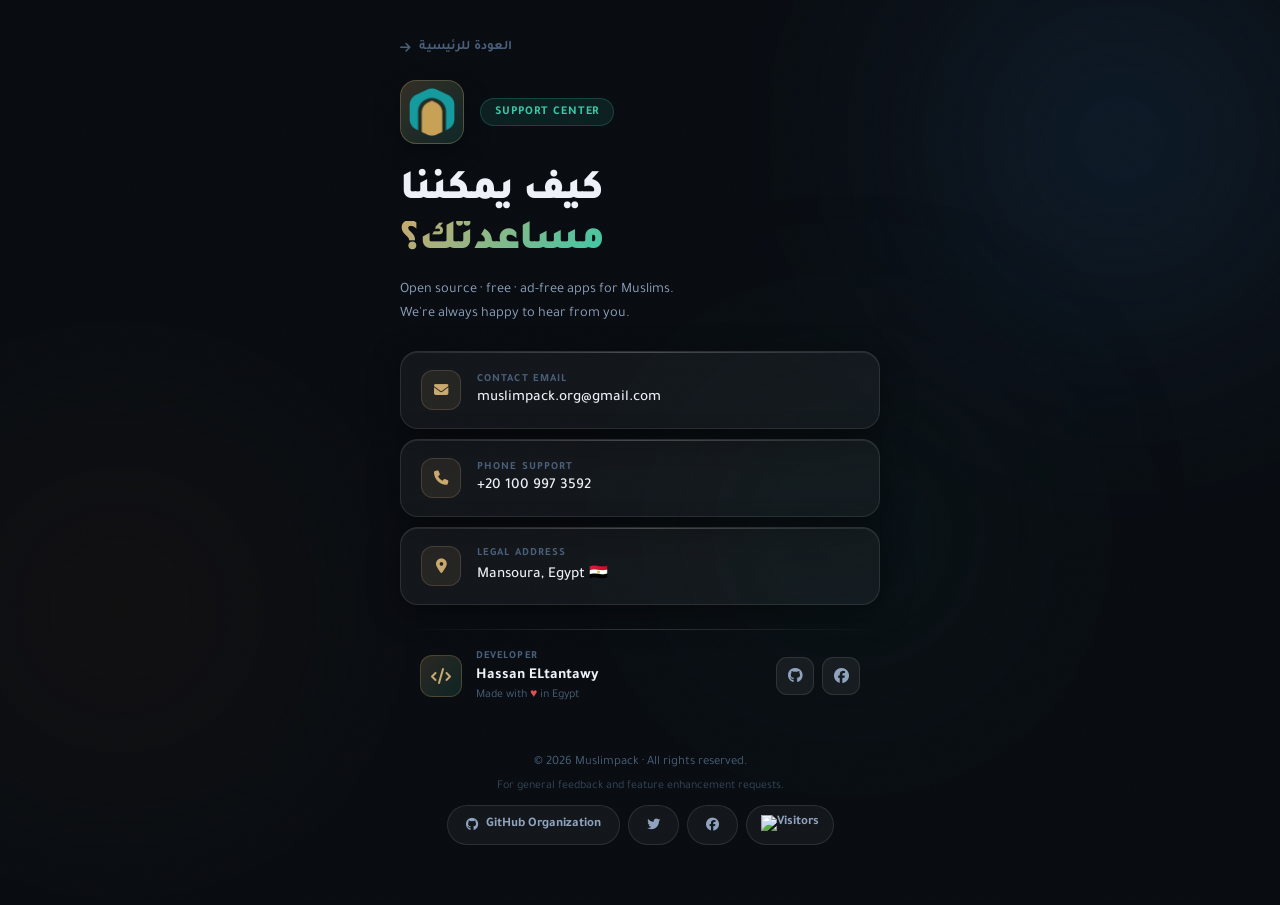
==== commit 62120386: "Visitors count badge" ====
--- a/support/index.html
+++ b/support/index.html
@@ -206,6 +206,10 @@
           >
             <i class="fab fa-facebook"></i>
           </a>
+          <div class="footer-pill footer-hits-pill">
+            <img src="https://img.shields.io/endpoint?url=https%3A%2F%2Fhits.dwyl.com%2Fmuslimpack%2Fmuslimpackgithubio.json&style=flat-square&label=Visitors&labelColor=0e1520&color=c9a96e" alt="Visitors" class="footer-badge">
+          </div>
+        </div>
         </div>
       </footer>
     </main>
--- a/css/styles.css
+++ b/css/styles.css
@@ -397,6 +397,7 @@
   align-items: center;
   gap: 7px;
   padding: 8px 18px;
+  white-space: nowrap;
   border-radius: var(--radius-pill);
   background: rgba(255, 255, 255, 0.06);
   border: 1px solid rgba(255, 255, 255, 0.12);
@@ -810,13 +811,14 @@
   display: inline-flex;
   align-items: center;
   justify-content: center;
-  width: 36px;
-  height: 36px;
-  border-radius: 10px;
+  width: 40px;
+  height: 40px;
+  border-radius: 50%; /* Perfect circles */
   color: var(--text-muted);
   text-decoration: none;
   font-size: 0.95rem;
   transition: all 200ms ease;
+  vertical-align: middle;
 }
 
 .social-link:hover {
@@ -1091,14 +1093,15 @@
   display: inline-flex;
   align-items: center;
   gap: 7px;
-  padding: 8px 14px;
+  padding: 0 18px;
+  height: 40px;
   border-radius: var(--radius-pill);
   background: var(--glass-bg);
   border: 1px solid var(--glass-border);
   backdrop-filter: blur(10px);
   color: var(--text-secondary);
   text-decoration: none;
-  font-size: 0.8rem;
+  font-size: 0.82rem;
   font-weight: 600;
   transition: all 200ms ease;
 }
@@ -1108,6 +1111,29 @@
   border-color: rgba(201, 169, 110, 0.3);
   color: var(--accent-gold);
   transform: translateY(-2px);
+}
+
+.footer-hits {
+  margin-right: 12px;
+  display: inline-flex;
+  align-items: center;
+  height: 40px; /* Explicit matching height */
+  opacity: 0.8;
+  transition: opacity 200ms;
+}
+
+.footer-hits-pill {
+  padding: 0 14px !important;
+  height: 40px !important;
+  display: inline-flex;
+  align-items: center;
+  justify-content: center;
+}
+
+.footer-badge {
+  height: 20px;
+  display: block;
+  pointer-events: none;
 }
 
 /* ==========================================================
@@ -1121,6 +1147,12 @@
   .brand-text p {
     display: none;
   }
+  .nav-pill span {
+    display: none;
+  }
+  .nav-pill {
+    padding: 8px 12px;
+  }
   .hero {
     padding: 48px 16px 40px;
   }
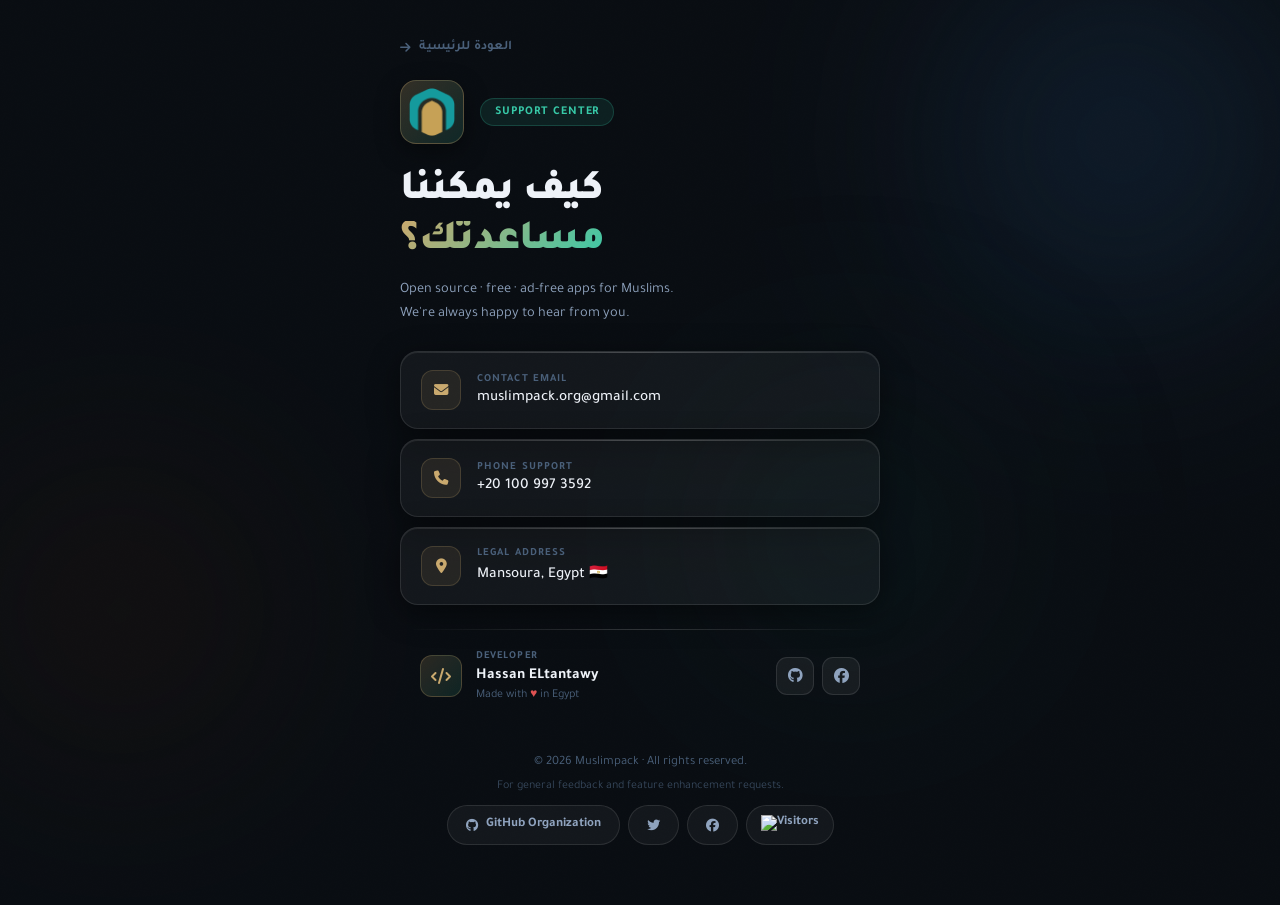
==== commit 841d13d5: "update visitors badge color" ====
--- a/support/index.html
+++ b/support/index.html
@@ -207,7 +207,7 @@
             <i class="fab fa-facebook"></i>
           </a>
           <div class="footer-pill footer-hits-pill">
-            <img src="https://img.shields.io/endpoint?url=https%3A%2F%2Fhits.dwyl.com%2Fmuslimpack%2Fmuslimpackgithubio.json&style=flat-square&label=Visitors&labelColor=0e1520&color=c9a96e" alt="Visitors" class="footer-badge">
+            <img src="https://img.shields.io/endpoint?url=https%3A%2F%2Fhits.dwyl.com%2Fmuslimpack%2Fmuslimpackgithubio.json&style=flat-square&label=Visitors&labelColor=222d3a&color=38c9a8" alt="Visitors" class="footer-badge">
           </div>
         </div>
         </div>
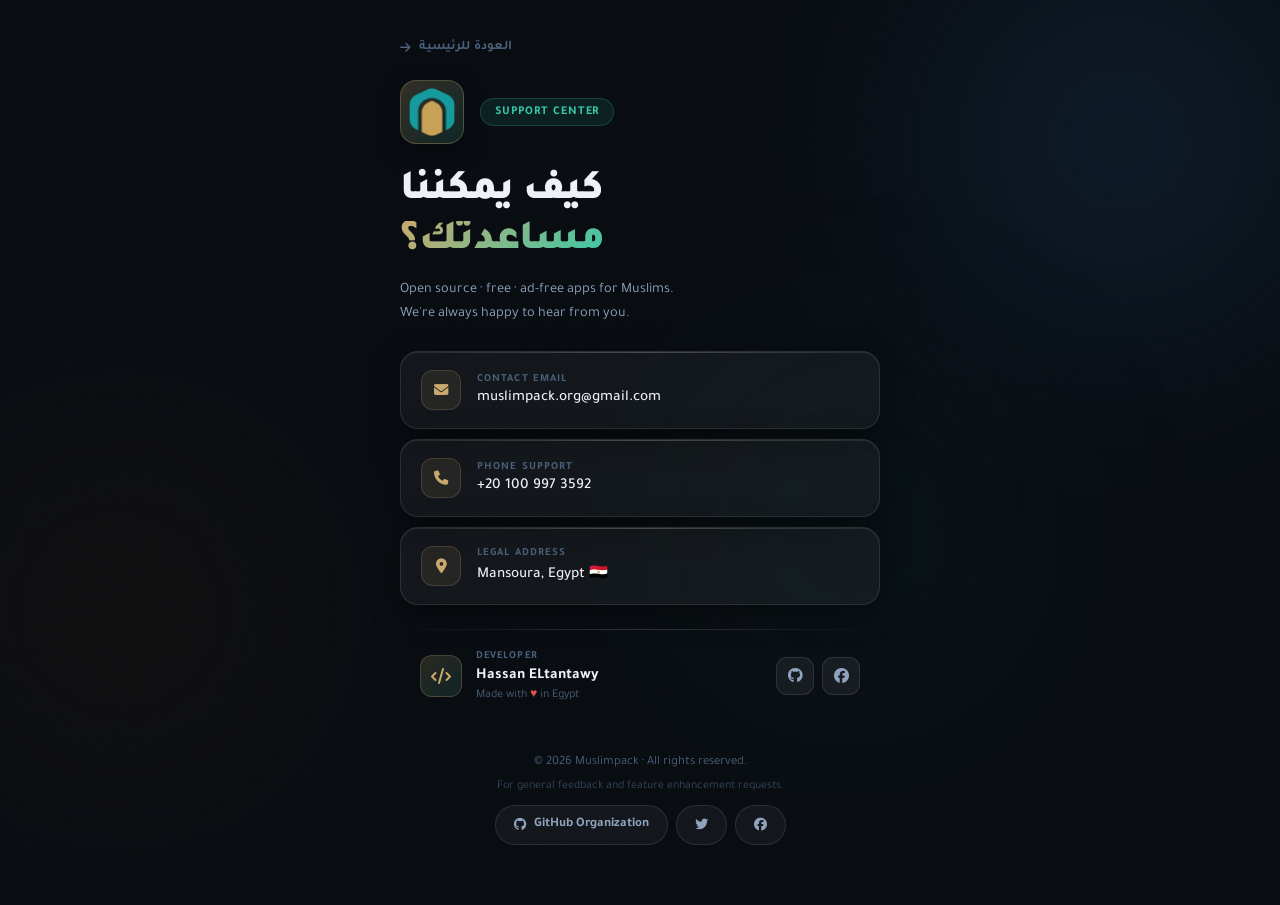
==== commit b15ed549: "Hide badge" ====
--- a/support/index.html
+++ b/support/index.html
@@ -206,9 +206,7 @@
           >
             <i class="fab fa-facebook"></i>
           </a>
-          <div class="footer-pill footer-hits-pill">
-            <img src="https://img.shields.io/endpoint?url=https%3A%2F%2Fhits.dwyl.com%2Fmuslimpack%2Fmuslimpackgithubio.json&style=flat-square&label=Visitors&labelColor=222d3a&color=38c9a8" alt="Visitors" class="footer-badge">
-          </div>
+          <img src="https://img.shields.io/endpoint?url=https%3A%2F%2Fhits.dwyl.com%2Fmuslimpack%2Fmuslimpackgithubio.json&style=flat-square&label=Visitors&labelColor=222d3a&color=38c9a8" alt="" class="tracking-pixel">
         </div>
         </div>
       </footer>
--- a/css/styles.css
+++ b/css/styles.css
@@ -1113,27 +1113,13 @@
   transform: translateY(-2px);
 }
 
-.footer-hits {
-  margin-right: 12px;
-  display: inline-flex;
-  align-items: center;
-  height: 40px; /* Explicit matching height */
-  opacity: 0.8;
-  transition: opacity 200ms;
-}
-
-.footer-hits-pill {
-  padding: 0 14px !important;
-  height: 40px !important;
-  display: inline-flex;
-  align-items: center;
-  justify-content: center;
-}
-
-.footer-badge {
-  height: 20px;
-  display: block;
+.tracking-pixel {
+  position: absolute;
+  width: 1px;
+  height: 1px;
+  opacity: 0;
   pointer-events: none;
+  clip: rect(0 0 0 0);
 }
 
 /* ==========================================================
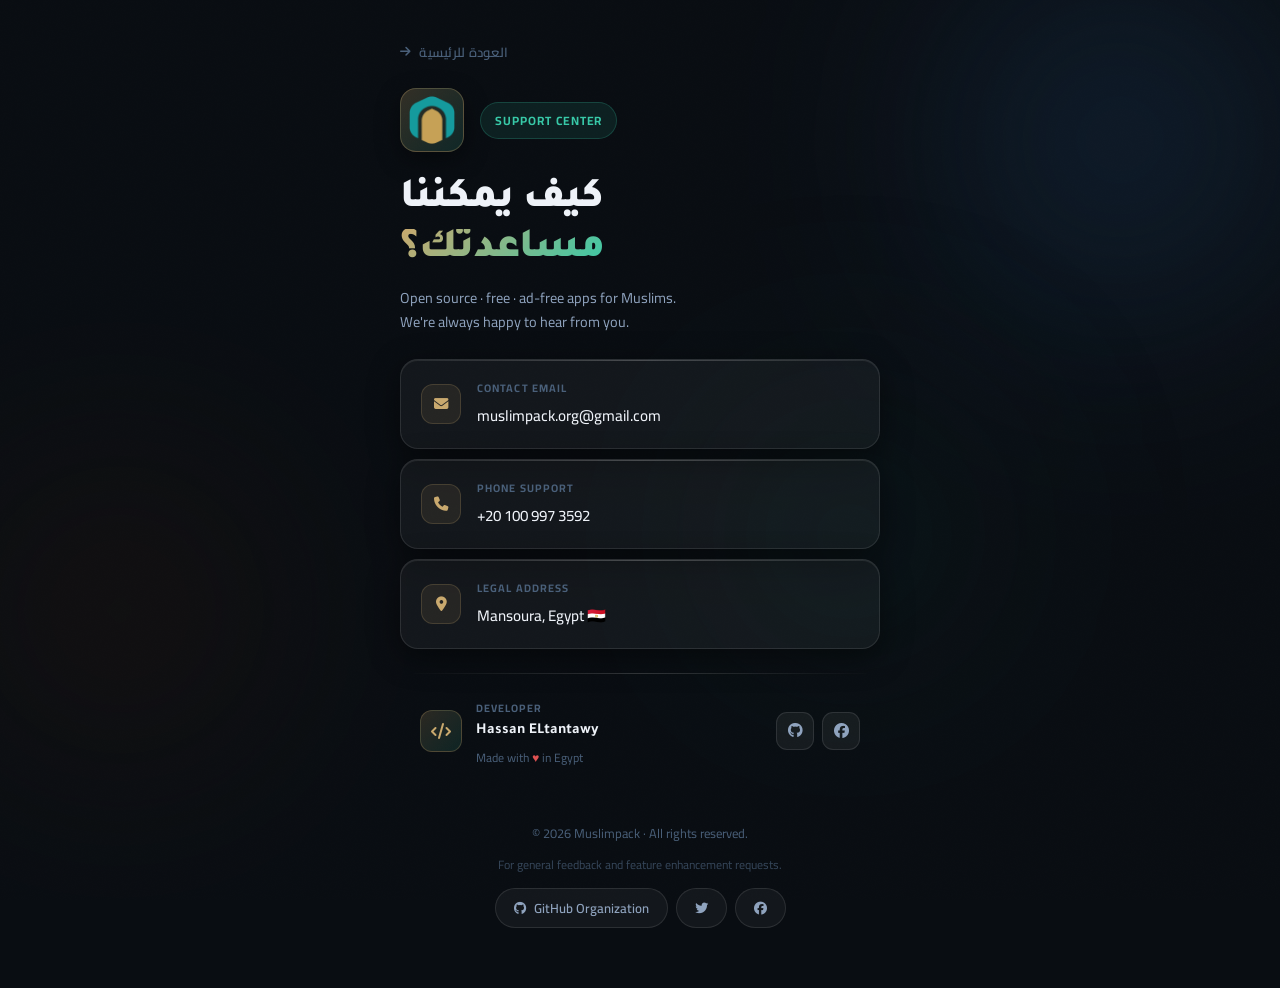
==== commit f86a5222: "Unify fonts to Tajawal" ====
--- a/support/index.html
+++ b/support/index.html
@@ -27,21 +27,24 @@
     />
     <meta property="og:url" content="https://muslimpack.github.io/support/" />
     <meta property="og:type" content="website" />
+    <!-- Favicon -->
     <link
       rel="icon"
       type="image/png"
       sizes="32x32"
-      href="/assets/images/favicon-32x32.png"
+      href="../assets/images/favicon-32x32.png"
     />
     <link
       rel="apple-touch-icon"
       sizes="180x180"
-      href="/assets/images/apple-icon-180x180.png"
-    />
+      href="../assets/images/apple-icon-180x180.png"
+    />
+
+    <!-- Fonts -->
     <link rel="preconnect" href="https://fonts.googleapis.com" />
     <link rel="preconnect" href="https://fonts.gstatic.com" crossorigin />
     <link
-      href="https://fonts.googleapis.com/css2?family=Tajawal:wght@300;400;500;700;900&family=DM+Sans:wght@300;400;500;600;700&display=swap"
+      href="https://fonts.googleapis.com/css2?family=Tajawal:wght@300;400;500;700;900&family=Cairo:wght@300;400;600;700;800&display=swap"
       rel="stylesheet"
     />
     <link
--- a/css/styles.css
+++ b/css/styles.css
@@ -581,38 +581,12 @@
 
 .card .buttons {
   display: flex;
-  gap: 8px;
+  width: 100%;
+  gap: 12px;
   flex-wrap: wrap;
   justify-content: center;
-}
-
-.card .buttons a {
-  display: inline-flex;
-  align-items: center;
-  justify-content: center;
-  width: 40px;
-  height: 40px;
-  border-radius: 12px;
-  background: rgba(255, 255, 255, 0.06);
-  border: 1px solid rgba(255, 255, 255, 0.1);
-  color: var(--text-secondary);
-  font-size: 1rem;
-  text-decoration: none;
-  transition: all 220ms ease;
-}
-
-.card .buttons a:hover {
-  background: rgba(201, 169, 110, 0.18);
-  border-color: rgba(201, 169, 110, 0.4);
-  color: var(--accent-gold);
-  transform: translateY(-3px) scale(1.08);
-}
-
-.card .buttons a:visited {
-  color: var(--text-muted);
-}
-.card .buttons a:visited:hover {
-  color: var(--accent-gold);
+  align-items: center;
+  margin-top: 8px;
 }
 
 .svg-icon {
@@ -1123,6 +1097,95 @@
 }
 
 /* ==========================================================
+   BUTTONS AND ACTIONS
+   ========================================================== */
+.btn-more {
+  display: inline-flex;
+  align-items: center;
+  height: 38px;
+  gap: 8px;
+  background: rgba(56, 201, 168, 0.08);
+  border: 1px solid rgba(56, 201, 168, 0.2);
+  backdrop-filter: blur(8px);
+  -webkit-backdrop-filter: blur(8px);
+  color: var(--accent-teal);
+  padding: 8px 18px;
+  border-radius: 10px;
+  font-weight: 700;
+  text-decoration: none;
+  font-size: 0.95rem;
+  transition: all 0.3s cubic-bezier(0.4, 0, 0.2, 1);
+}
+
+.btn-more:hover {
+  background: rgba(56, 201, 168, 0.15);
+  border-color: var(--accent-teal);
+  color: #fff;
+  transform: translateY(-2px);
+  box-shadow: 0 8px 20px rgba(56, 201, 168, 0.2);
+}
+
+.platforms {
+  display: flex;
+  gap: 8px;
+  align-items: center;
+}
+
+.platforms a {
+  width: 38px;
+  height: 38px;
+  display: flex;
+  align-items: center;
+  justify-content: center;
+  background: rgba(255, 255, 255, 0.05);
+  border-radius: 10px;
+  border: 1px solid rgba(255, 255, 255, 0.08);
+  font-size: 1.1rem;
+  color: var(--text-secondary);
+  text-decoration: none;
+  transition: all 0.2s;
+}
+
+.platforms a:hover {
+  background: rgba(201, 169, 110, 0.15);
+  border-color: rgba(201, 169, 110, 0.3);
+  color: var(--accent-gold);
+  transform: translateY(-2px);
+}
+
+.btn-download i,
+.btn-download .svg-icon {
+  font-size: 1.2rem;
+  width: 1.2rem;
+  height: 1.2rem;
+  display: inline-block;
+}
+
+.btn-download {
+  display: inline-flex;
+  align-items: center;
+  gap: 12px;
+  background: var(--glass-bg);
+  border: 1px solid var(--glass-border);
+  color: var(--text-primary);
+  padding: 12px 24px;
+  border-radius: 12px;
+  font-weight: 700;
+  text-decoration: none;
+  transition: all 0.3s ease;
+  backdrop-filter: blur(24px) saturate(160%);
+  -webkit-backdrop-filter: blur(24px) saturate(160%);
+  box-shadow: var(--shadow-glass);
+}
+
+.btn-download:hover {
+  border-color: var(--accent-teal);
+  background: rgba(56, 201, 168, 0.1);
+  transform: translateY(-3px);
+  box-shadow: 0 10px 20px rgba(56, 201, 168, 0.15);
+}
+
+/* ==========================================================
    RESPONSIVE
    ========================================================== */
 @media (max-width: 768px) {
@@ -1195,3 +1258,239 @@
     gap: 12px;
   }
 }
+
+/* ==========================================================
+   PAGE: DETAILS  —  details.html
+   ========================================================== */
+
+.details-container {
+  max-width: 1000px;
+  margin: 40px auto;
+  padding: 0 20px;
+}
+
+.app-header-large {
+  display: flex;
+  gap: 30px;
+  align-items: flex-start;
+  margin-bottom: 40px;
+  padding: 30px;
+  border-radius: var(--radius-card);
+  background: var(--glass-bg);
+  border: 1px solid var(--glass-border);
+  backdrop-filter: blur(24px) saturate(160%);
+  -webkit-backdrop-filter: blur(24px) saturate(160%);
+  box-shadow: var(--shadow-glass);
+}
+
+.app-icon-large {
+  width: 120px;
+  height: 120px;
+  border-radius: 24px;
+  object-fit: contain;
+  background: rgba(255, 255, 255, 0.04);
+  padding: 10px;
+  box-shadow: var(--shadow-glow);
+}
+
+.app-title-area h1 {
+  font-size: 2.25rem;
+  margin-bottom: 12px;
+  color: var(--text-primary);
+  font-weight: 800;
+}
+
+.app-title-area .badges {
+  display: flex;
+  flex-wrap: wrap;
+  gap: 10px;
+  margin-bottom: 20px;
+}
+
+.app-description {
+  font-size: 1.15rem;
+  color: var(--text-secondary);
+  line-height: 1.8;
+  max-width: 800px;
+}
+
+.download-section {
+  display: flex;
+  flex-wrap: wrap;
+  gap: 15px;
+  margin-top: 35px;
+}
+
+.screenshots-gallery {
+  margin: 50px 0;
+}
+
+.gallery-grid {
+  display: flex;
+  gap: 20px;
+  overflow-x: auto;
+  padding: 20px 0;
+  scroll-snap-type: x mandatory;
+  scrollbar-width: none;
+}
+
+.gallery-grid::-webkit-scrollbar {
+  display: none;
+}
+
+.gallery-grid img {
+  height: 480px;
+  border-radius: 20px;
+  scroll-snap-align: start;
+  box-shadow: 0 12px 40px rgba(0, 0, 0, 0.4);
+  transition: transform 0.4s cubic-bezier(0.175, 0.885, 0.32, 1.275);
+}
+
+.gallery-grid img:hover {
+  transform: scale(1.03) translateY(-5px);
+}
+
+.back-button {
+  display: inline-flex;
+  align-items: center;
+  gap: 12px;
+  margin-bottom: 25px;
+  color: var(--text-secondary);
+  text-decoration: none;
+  font-weight: 700;
+  transition: all 0.3s ease;
+  padding: 8px 16px;
+  border-radius: 12px;
+  background: rgba(255, 255, 255, 0.03);
+  border: 1px solid transparent;
+}
+
+.back-button:hover {
+  color: var(--accent-gold);
+  background: rgba(201, 169, 110, 0.1);
+  border-color: rgba(201, 169, 110, 0.2);
+  transform: translateX(-5px);
+}
+
+.app-details-grid {
+  display: grid;
+  grid-template-columns: repeat(auto-fit, minmax(350px, 1fr));
+  gap: 35px;
+  margin-bottom: 50px;
+}
+
+.details-section {
+  padding: 35px;
+  border-radius: 24px;
+  background: var(--glass-bg);
+  border: 1px solid var(--glass-border);
+  backdrop-filter: blur(24px) saturate(160%);
+  -webkit-backdrop-filter: blur(24px) saturate(160%);
+  box-shadow: var(--shadow-glass);
+}
+
+.section-title {
+  font-size: 1.5rem;
+  font-weight: 800;
+  margin-bottom: 25px;
+  color: var(--accent-teal);
+  display: flex;
+  align-items: center;
+  gap: 15px;
+}
+
+.features-list,
+.changelog-list {
+  list-style: none;
+  padding: 0;
+}
+
+.features-list li,
+.changelog-list li {
+  position: relative;
+  padding-right: 30px;
+  margin-bottom: 15px;
+  line-height: 1.7;
+  color: var(--text-secondary);
+  font-size: 1.05rem;
+}
+
+.features-list li::before {
+  content: "\f058";
+  font-family: "Font Awesome 6 Free";
+  font-weight: 900;
+  position: absolute;
+  right: 0;
+  color: var(--accent-teal);
+}
+
+.changelog-list li::before {
+  content: "\f061";
+  font-family: "Font Awesome 6 Free";
+  font-weight: 900;
+  position: absolute;
+  right: 0;
+  color: var(--accent-gold);
+  font-size: 0.9rem;
+}
+
+/* --- Details Responsive --- */
+@media (max-width: 900px) {
+  .app-details-grid {
+    grid-template-columns: 1fr;
+  }
+}
+
+@media (max-width: 768px) {
+  .details-container {
+    margin: 20px auto;
+    padding: 0 15px;
+  }
+  .app-header-large {
+    flex-direction: column;
+    text-align: center;
+    align-items: center;
+    padding: 30px 20px;
+    gap: 25px;
+  }
+  .app-icon-large {
+    width: 110px;
+    height: 110px;
+  }
+  .app-title-area h1 {
+    font-size: 1.9rem;
+  }
+  .app-title-area .badges {
+    justify-content: center;
+  }
+  .app-description {
+    font-size: 1.05rem;
+    margin: 0 auto;
+  }
+  .gallery-grid img {
+    height: 380px;
+  }
+  .download-section {
+    justify-content: center;
+    gap: 12px;
+  }
+}
+
+@media (max-width: 480px) {
+  .app-icon-large {
+    width: 90px;
+    height: 90px;
+  }
+  .app-title-area h1 {
+    font-size: 1.6rem;
+  }
+  .gallery-grid img {
+    height: 320px;
+  }
+  .details-section {
+    padding: 25px 20px;
+  }
+  .section-title {
+    font-size: 1.3rem;
+  }
+}
